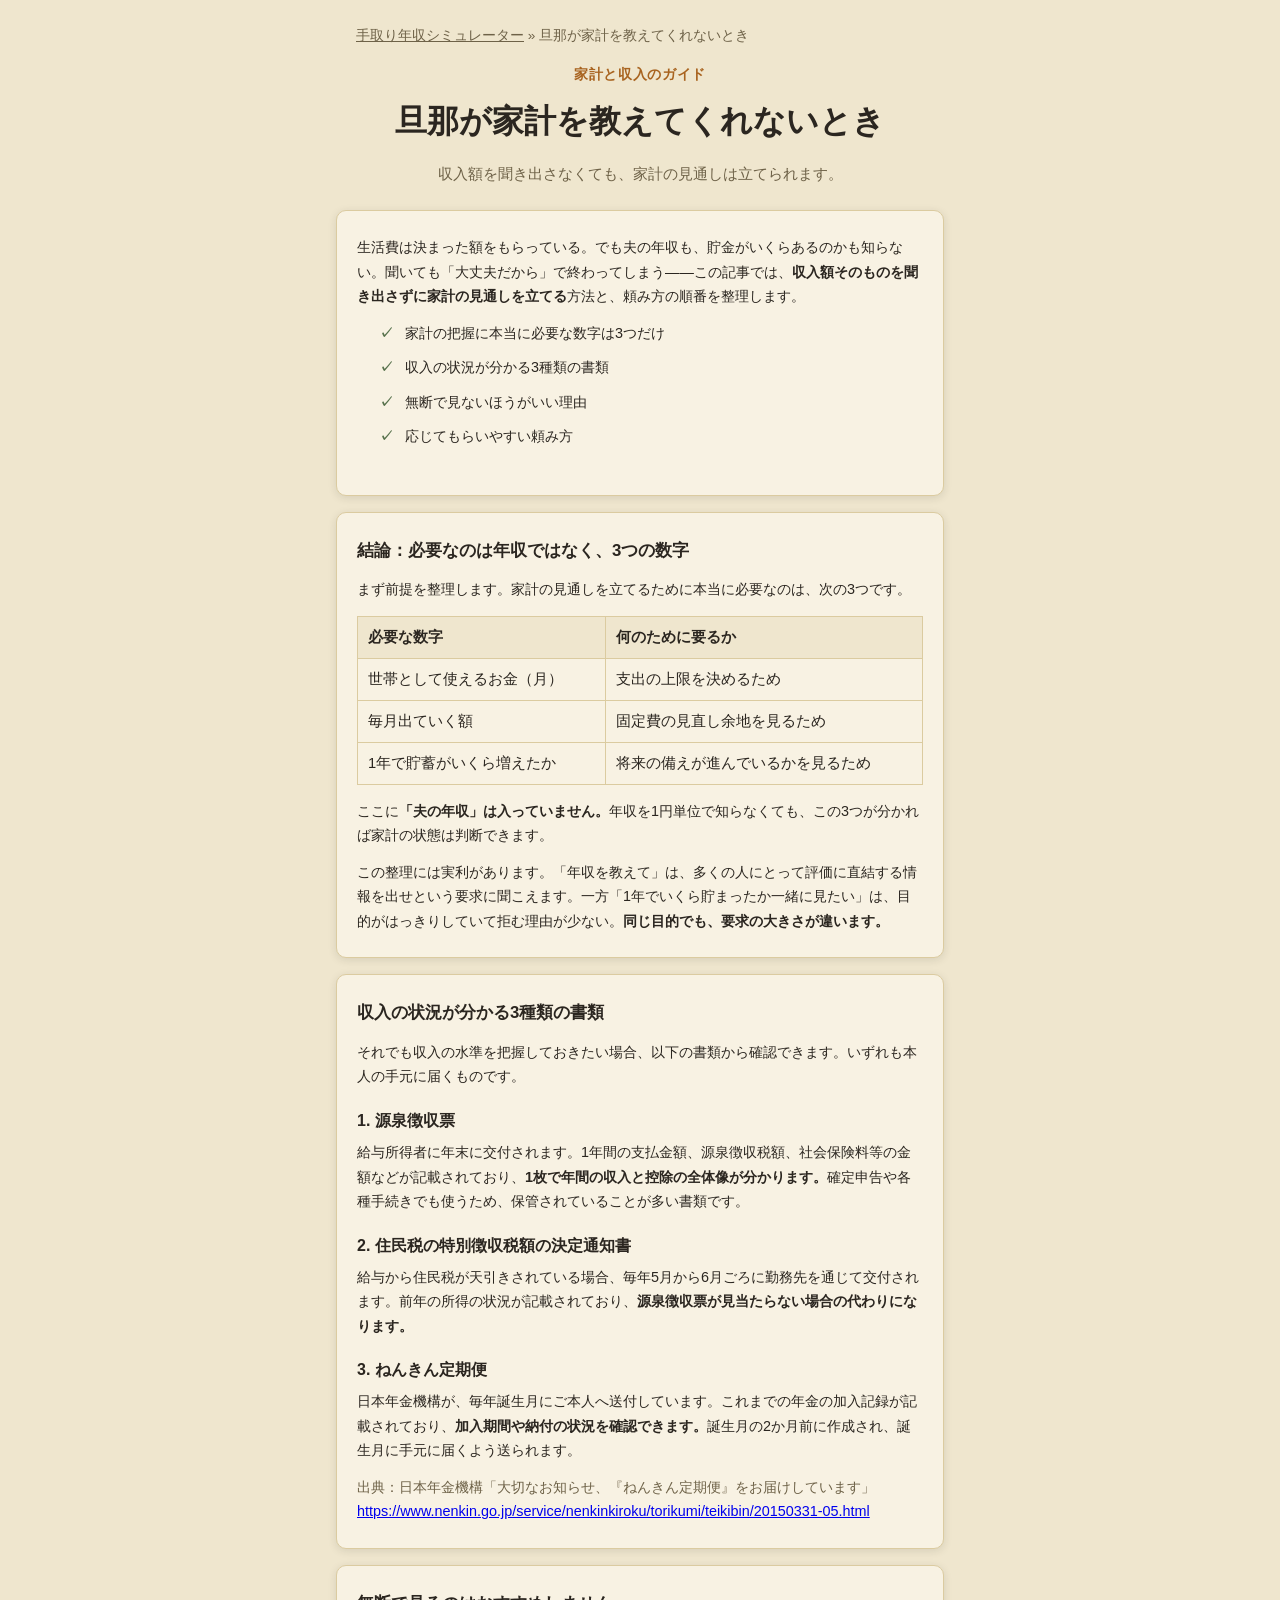
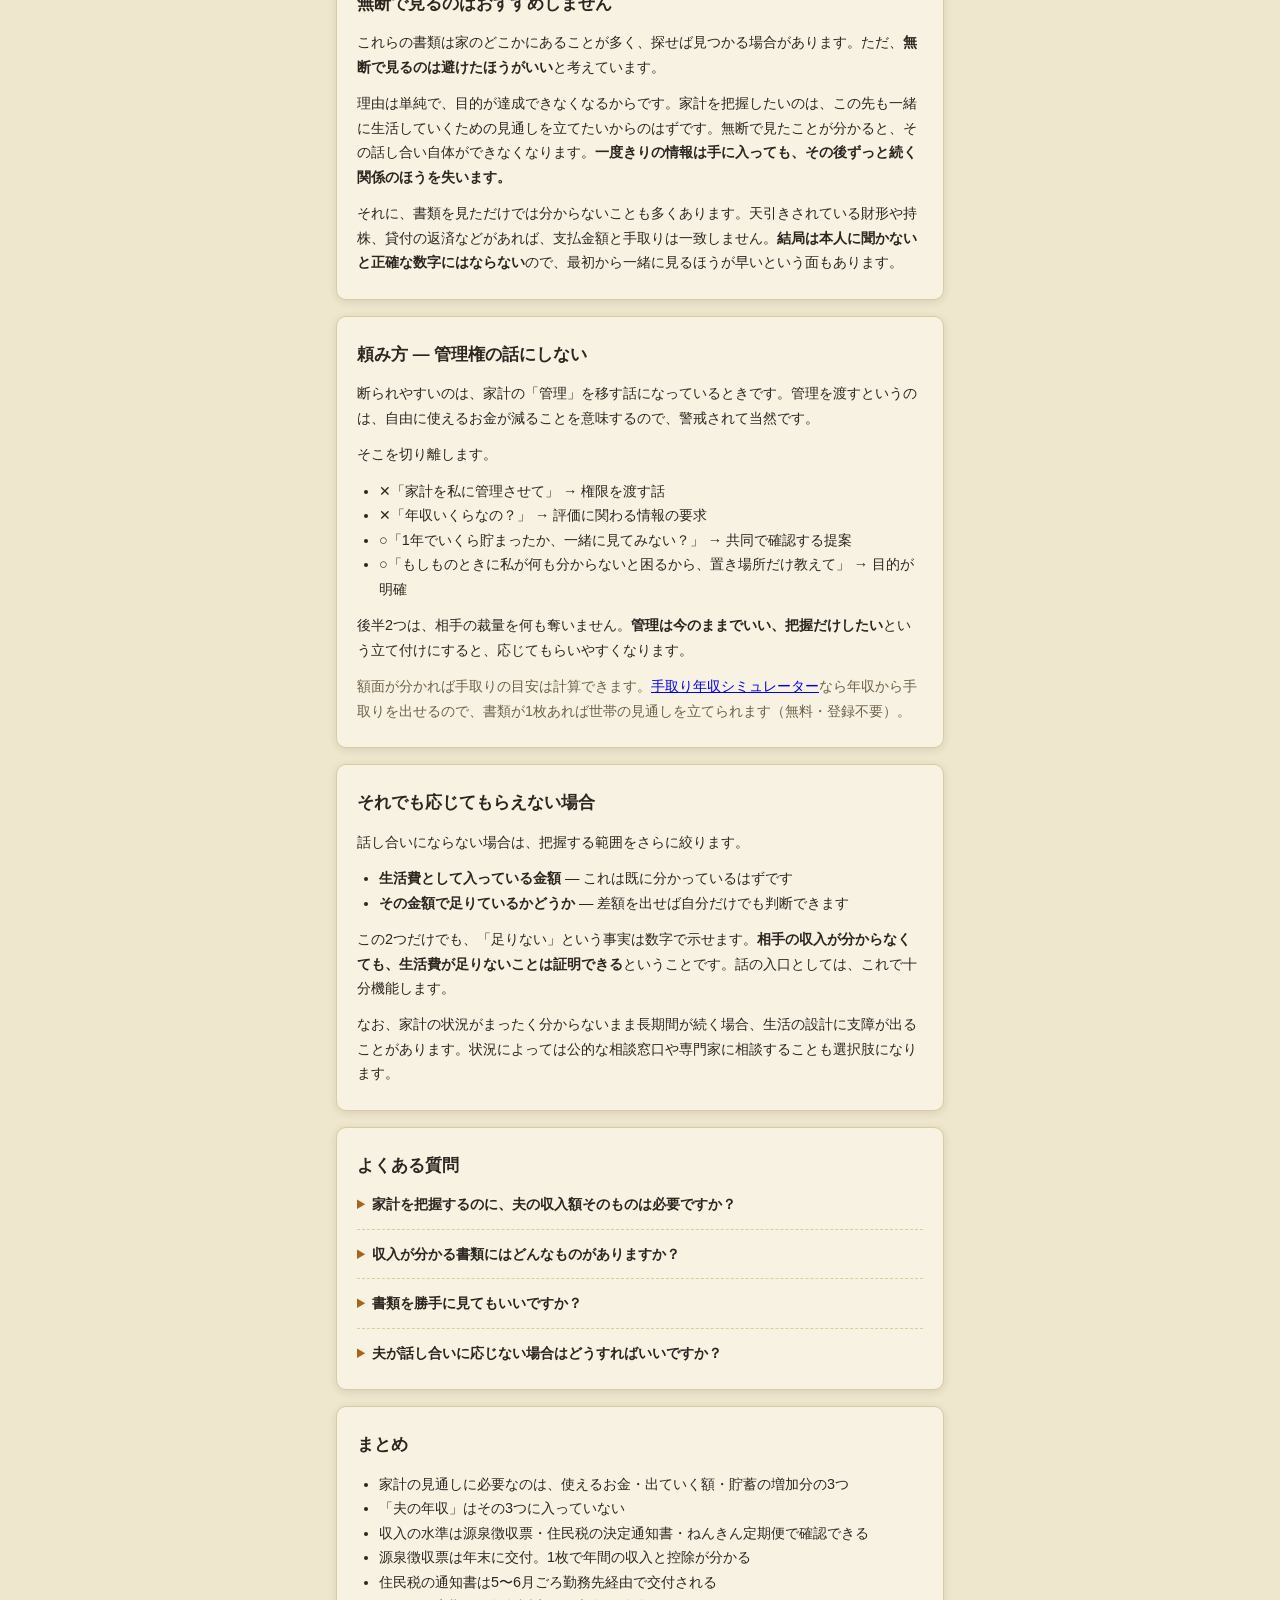
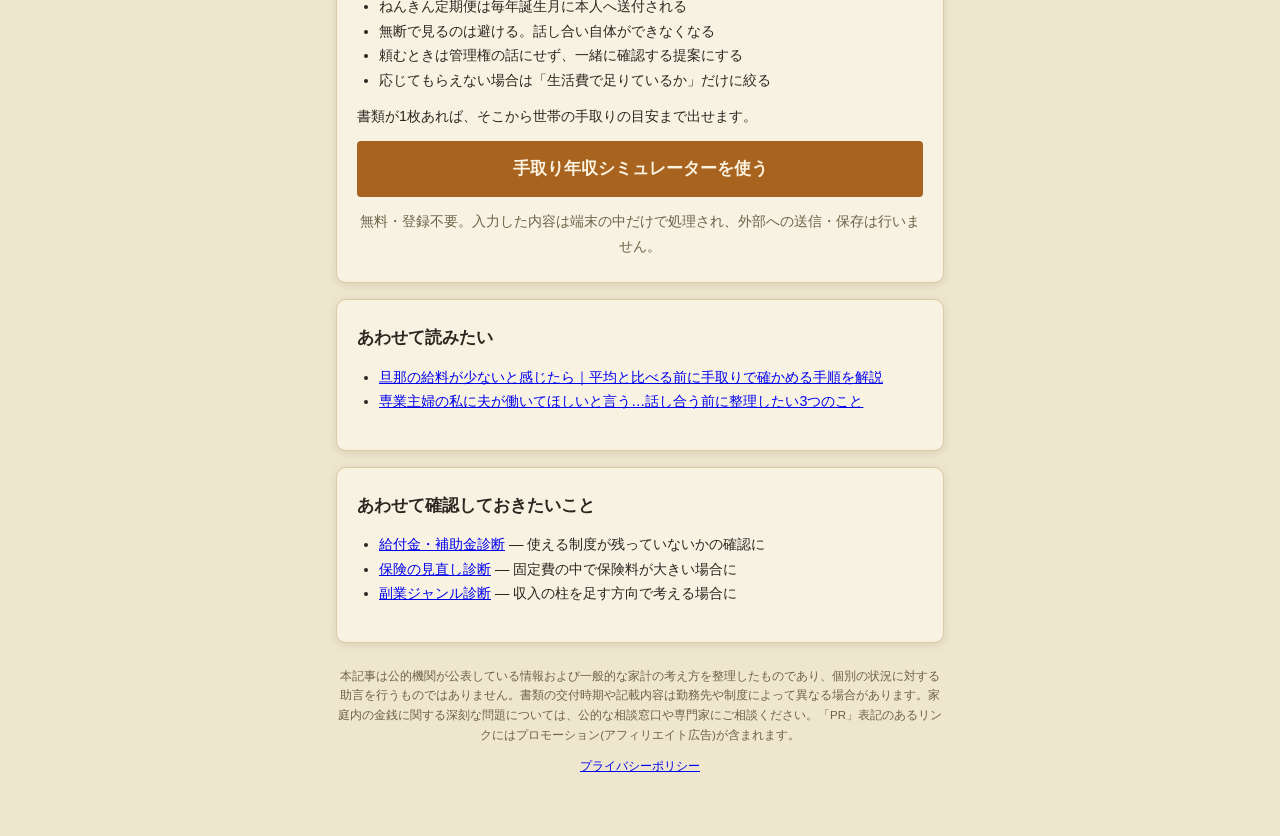
==== guide/danna-kakei-oshiete-kurenai/index.html @ 7a15262c "解説記事を追加 「〇〇してほしい」型の家族視点キーワードで解説記事を新規作成。 公的機関の出典を明記し、本体index.htmlに導線を追加、sitemap.xmlにも登録。  Co-Authored" ====
<!DOCTYPE html>
<html lang="ja">
<head>
<meta charset="UTF-8">
<meta name="viewport" content="width=device-width, initial-scale=1.0">
<title>旦那が家計を教えてくれない場合に、妻の側から確認できる数字をまとめた</title>
<meta name="description" content="旦那が家計や収入を教えてくれないとき、家計を把握するために本当に必要な数字は3つだけです。源泉徴収票・住民税の通知書・ねんきん定期便から何が分かるか、そして頼み方までを整理しました。">
<script async src="https://pagead2.googlesyndication.com/pagead/js/adsbygoogle.js?client=ca-pub-6465548593525933" crossorigin="anonymous"></script>
<link rel="canonical" href="https://hakoniwa-lab.github.io/takehome-calculator/guide/danna-kakei-oshiete-kurenai/">
<link rel="stylesheet" href="../../css/style.css">
<script type="application/ld+json">{"@context":"https://schema.org","@type":"FAQPage","mainEntity":[{"@type":"Question","name":"家計を把握するのに、夫の収入額そのものは必要ですか？","acceptedAnswer":{"@type":"Answer","text":"必ずしも必要ではありません。家計の見通しを立てるために要るのは、世帯として使えるお金、毎月出ていく額、貯蓄がいくら増えているかの3つです。収入額を1円単位で知らなくても、この3つが分かれば家計の状態は判断できます。"}},{"@type":"Question","name":"収入が分かる書類にはどんなものがありますか？","acceptedAnswer":{"@type":"Answer","text":"給与所得者であれば、年末に交付される源泉徴収票に支払金額や源泉徴収税額などが記載されています。また住民税の特別徴収税額の決定通知書からは前年の所得の状況が分かります。日本年金機構が毎年誕生月に送付するねんきん定期便からも、これまでの加入記録を確認できます。"}},{"@type":"Question","name":"書類を勝手に見てもいいですか？","acceptedAnswer":{"@type":"Answer","text":"おすすめしません。無断で見たことが分かると、家計の話そのものができなくなる可能性があります。家計の見通しを立てたいという目的を伝えて、必要な書類を一緒に見る形にするほうが、結果的に早く進みます。"}},{"@type":"Question","name":"夫が話し合いに応じない場合はどうすればいいですか？","acceptedAnswer":{"@type":"Answer","text":"収入額を聞き出すのではなく、生活費として入れる金額と、その金額で足りているかどうかの2点に絞って話すと進みやすくなります。管理の権限を移す話ではなく、見通しを共有する話として持ちかけるのが現実的です。"}}]}</script>
<style>
.guide-nav { max-width: 720px; margin: 0 auto 16px; padding: 0 20px; font-size: 0.85rem; color: var(--color-text-muted); }
.guide-nav a { color: var(--color-text-muted); }
.guide-lead { font-size: 0.95rem; }
.guide-table { width: 100%; border-collapse: collapse; margin: 14px 0; font-size: 0.92rem; }
.guide-table th, .guide-table td { border: 1px solid var(--color-border); padding: 8px 10px; text-align: left; vertical-align: top; }
.guide-table th { background: var(--color-bg); font-weight: 600; }
.guide-note { font-size: 0.85rem; color: var(--color-text-muted); }
.card--article h3 { font-size: 1rem; margin: 18px 0 6px; }
.guide-cta { text-align: center; }
.guide-cta .btn { display: inline-block; text-decoration: none; }
.guide-calc { background: var(--color-bg); border: 1px solid var(--color-border); border-radius: 8px; padding: 12px 14px; margin: 14px 0; font-size: 0.92rem; }
</style>
</head>
<body>
<div class="app">

  <nav class="guide-nav" aria-label="パンくずリスト">
    <a href="../../index.html">手取り年収シミュレーター</a> &raquo;
    <span aria-current="page">旦那が家計を教えてくれないとき</span>
  </nav>

  <header class="app-header">
    <p class="app-header__eyebrow">家計と収入のガイド</p>
    <h1 class="app-header__title">旦那が家計を<br class="sp-only">教えてくれないとき</h1>
    <p class="app-header__lead">収入額を聞き出さなくても、家計の見通しは立てられます。</p>
  </header>

  <main class="main">

    <section class="article">

      <div class="card card--article">
        <p class="guide-lead">生活費は決まった額をもらっている。でも夫の年収も、貯金がいくらあるのかも知らない。聞いても「大丈夫だから」で終わってしまう——この記事では、<strong>収入額そのものを聞き出さずに家計の見通しを立てる</strong>方法と、頼み方の順番を整理します。</p>
        <ul class="intro-points">
          <li>家計の把握に本当に必要な数字は3つだけ</li>
          <li>収入の状況が分かる3種類の書類</li>
          <li>無断で見ないほうがいい理由</li>
          <li>応じてもらいやすい頼み方</li>
        </ul>
      </div>

      <div class="card card--article">
        <h2>結論：必要なのは年収ではなく、3つの数字</h2>
        <p>まず前提を整理します。家計の見通しを立てるために本当に必要なのは、次の3つです。</p>
        <table class="guide-table">
          <thead>
            <tr><th>必要な数字</th><th>何のために要るか</th></tr>
          </thead>
          <tbody>
            <tr><td>世帯として使えるお金（月）</td><td>支出の上限を決めるため</td></tr>
            <tr><td>毎月出ていく額</td><td>固定費の見直し余地を見るため</td></tr>
            <tr><td>1年で貯蓄がいくら増えたか</td><td>将来の備えが進んでいるかを見るため</td></tr>
          </tbody>
        </table>
        <p>ここに<strong>「夫の年収」は入っていません。</strong>年収を1円単位で知らなくても、この3つが分かれば家計の状態は判断できます。</p>
        <p>この整理には実利があります。「年収を教えて」は、多くの人にとって評価に直結する情報を出せという要求に聞こえます。一方「1年でいくら貯まったか一緒に見たい」は、目的がはっきりしていて拒む理由が少ない。<strong>同じ目的でも、要求の大きさが違います。</strong></p>
      </div>

      <div class="card card--article">
        <h2>収入の状況が分かる3種類の書類</h2>
        <p>それでも収入の水準を把握しておきたい場合、以下の書類から確認できます。いずれも本人の手元に届くものです。</p>

        <h3>1. 源泉徴収票</h3>
        <p>給与所得者に年末に交付されます。1年間の支払金額、源泉徴収税額、社会保険料等の金額などが記載されており、<strong>1枚で年間の収入と控除の全体像が分かります。</strong>確定申告や各種手続きでも使うため、保管されていることが多い書類です。</p>

        <h3>2. 住民税の特別徴収税額の決定通知書</h3>
        <p>給与から住民税が天引きされている場合、毎年5月から6月ごろに勤務先を通じて交付されます。前年の所得の状況が記載されており、<strong>源泉徴収票が見当たらない場合の代わりになります。</strong></p>

        <h3>3. ねんきん定期便</h3>
        <p>日本年金機構が、毎年誕生月にご本人へ送付しています。これまでの年金の加入記録が記載されており、<strong>加入期間や納付の状況を確認できます。</strong>誕生月の2か月前に作成され、誕生月に手元に届くよう送られます。</p>
        <p class="guide-note">出典：日本年金機構「大切なお知らせ、『ねんきん定期便』をお届けしています」<a href="https://www.nenkin.go.jp/service/nenkinkiroku/torikumi/teikibin/20150331-05.html" target="_blank" rel="noopener">https://www.nenkin.go.jp/service/nenkinkiroku/torikumi/teikibin/20150331-05.html</a></p>
      </div>

      <div class="card card--article">
        <h2>無断で見るのはおすすめしません</h2>
        <p>これらの書類は家のどこかにあることが多く、探せば見つかる場合があります。ただ、<strong>無断で見るのは避けたほうがいい</strong>と考えています。</p>
        <p>理由は単純で、目的が達成できなくなるからです。家計を把握したいのは、この先も一緒に生活していくための見通しを立てたいからのはずです。無断で見たことが分かると、その話し合い自体ができなくなります。<strong>一度きりの情報は手に入っても、その後ずっと続く関係のほうを失います。</strong></p>
        <p>それに、書類を見ただけでは分からないことも多くあります。天引きされている財形や持株、貸付の返済などがあれば、支払金額と手取りは一致しません。<strong>結局は本人に聞かないと正確な数字にはならない</strong>ので、最初から一緒に見るほうが早いという面もあります。</p>
      </div>

      <div class="card card--article">
        <h2>頼み方 ― 管理権の話にしない</h2>
        <p>断られやすいのは、家計の「管理」を移す話になっているときです。管理を渡すというのは、自由に使えるお金が減ることを意味するので、警戒されて当然です。</p>
        <p>そこを切り離します。</p>
        <ul>
          <li>✕「家計を私に管理させて」 → 権限を渡す話</li>
          <li>✕「年収いくらなの？」 → 評価に関わる情報の要求</li>
          <li>○「1年でいくら貯まったか、一緒に見てみない？」 → 共同で確認する提案</li>
          <li>○「もしものときに私が何も分からないと困るから、置き場所だけ教えて」 → 目的が明確</li>
        </ul>
        <p>後半2つは、相手の裁量を何も奪いません。<strong>管理は今のままでいい、把握だけしたい</strong>という立て付けにすると、応じてもらいやすくなります。</p>
        <p class="guide-note">額面が分かれば手取りの目安は計算できます。<a href="../../index.html">手取り年収シミュレーター</a>なら年収から手取りを出せるので、書類が1枚あれば世帯の見通しを立てられます（無料・登録不要）。</p>
      </div>

      <div class="card card--article">
        <h2>それでも応じてもらえない場合</h2>
        <p>話し合いにならない場合は、把握する範囲をさらに絞ります。</p>
        <ul>
          <li><strong>生活費として入っている金額</strong> — これは既に分かっているはずです</li>
          <li><strong>その金額で足りているかどうか</strong> — 差額を出せば自分だけでも判断できます</li>
        </ul>
        <p>この2つだけでも、「足りない」という事実は数字で示せます。<strong>相手の収入が分からなくても、生活費が足りないことは証明できる</strong>ということです。話の入口としては、これで十分機能します。</p>
        <p>なお、家計の状況がまったく分からないまま長期間が続く場合、生活の設計に支障が出ることがあります。状況によっては公的な相談窓口や専門家に相談することも選択肢になります。</p>
      </div>

      <div class="card card--article">
        <h2>よくある質問</h2>
        <details class="faq-item">
          <summary>家計を把握するのに、夫の収入額そのものは必要ですか？</summary>
          <p>必ずしも必要ではありません。家計の見通しを立てるために要るのは、世帯として使えるお金、毎月出ていく額、貯蓄がいくら増えているかの3つです。収入額を1円単位で知らなくても、この3つが分かれば家計の状態は判断できます。</p>
        </details>
        <details class="faq-item">
          <summary>収入が分かる書類にはどんなものがありますか？</summary>
          <p>給与所得者であれば、年末に交付される源泉徴収票に支払金額や源泉徴収税額などが記載されています。また住民税の特別徴収税額の決定通知書からは前年の所得の状況が分かります。日本年金機構が毎年誕生月に送付するねんきん定期便からも、これまでの加入記録を確認できます。</p>
        </details>
        <details class="faq-item">
          <summary>書類を勝手に見てもいいですか？</summary>
          <p>おすすめしません。無断で見たことが分かると、家計の話そのものができなくなる可能性があります。家計の見通しを立てたいという目的を伝えて、必要な書類を一緒に見る形にするほうが、結果的に早く進みます。</p>
        </details>
        <details class="faq-item">
          <summary>夫が話し合いに応じない場合はどうすればいいですか？</summary>
          <p>収入額を聞き出すのではなく、生活費として入れる金額と、その金額で足りているかどうかの2点に絞って話すと進みやすくなります。管理の権限を移す話ではなく、見通しを共有する話として持ちかけるのが現実的です。</p>
        </details>
      </div>

      <div class="card card--article">
        <h2>まとめ</h2>
        <ul>
          <li>家計の見通しに必要なのは、使えるお金・出ていく額・貯蓄の増加分の3つ</li>
          <li>「夫の年収」はその3つに入っていない</li>
          <li>収入の水準は源泉徴収票・住民税の決定通知書・ねんきん定期便で確認できる</li>
          <li>源泉徴収票は年末に交付。1枚で年間の収入と控除が分かる</li>
          <li>住民税の通知書は5〜6月ごろ勤務先経由で交付される</li>
          <li>ねんきん定期便は毎年誕生月に本人へ送付される</li>
          <li>無断で見るのは避ける。話し合い自体ができなくなる</li>
          <li>頼むときは管理権の話にせず、一緒に確認する提案にする</li>
          <li>応じてもらえない場合は「生活費で足りているか」だけに絞る</li>
        </ul>
        <p>書類が1枚あれば、そこから世帯の手取りの目安まで出せます。</p>
        <p class="guide-cta"><a class="btn btn--primary btn--large" href="../../index.html">手取り年収シミュレーターを使う</a></p>
        <p class="guide-note" style="text-align:center;">無料・登録不要。入力した内容は端末の中だけで処理され、外部への送信・保存は行いません。</p>
      </div>

      <div class="card card--article">
        <h2>あわせて読みたい</h2>
        <ul>
          <li><a href="../danna-kyuryo-sukunai/">旦那の給料が少ないと感じたら｜平均と比べる前に手取りで確かめる手順を解説</a></li>
          <li><a href="../../../sidejob-checker/guide/sengyoshufu-hataraite-hoshii/">専業主婦の私に夫が働いてほしいと言う…話し合う前に整理したい3つのこと</a></li>
        </ul>
      </div>

      <div class="card card--article">
        <h2>あわせて確認しておきたいこと</h2>
        <ul>
          <li><a href="../../../subsidy-checker/">給付金・補助金診断</a> — 使える制度が残っていないかの確認に</li>
          <li><a href="../../../insurance-checker/">保険の見直し診断</a> — 固定費の中で保険料が大きい場合に</li>
          <li><a href="../../../sidejob-checker/">副業ジャンル診断</a> — 収入の柱を足す方向で考える場合に</li>
        </ul>
      </div>

    </section>

  </main>

  <footer class="app-footer">
    <p>本記事は公的機関が公表している情報および一般的な家計の考え方を整理したものであり、個別の状況に対する助言を行うものではありません。書類の交付時期や記載内容は勤務先や制度によって異なる場合があります。家庭内の金銭に関する深刻な問題については、公的な相談窓口や専門家にご相談ください。「PR」表記のあるリンクにはプロモーション(アフィリエイト広告)が含まれます。</p>
    <p><a href="../../../privacy.html">プライバシーポリシー</a></p>
  </footer>

</div>
</body>
</html>
---- css/style.css ----
:root {
  --color-bg: #efe6ce;
  --color-surface: #f8f2e3;
  --color-border: #dbcba0;
  --color-text: #2b2620;
  --color-text-muted: #6e6248;
  --color-primary: #a8631f;
  --color-primary-hover: #8b5119;
  --color-primary-contrast: #fbf3e2;
  --color-accent: #55704a;
  --color-badge-bg: #e4d6ae;
  --color-badge-text: #6e4a1e;
  --color-warn-bg: #efd3c0;
  --color-warn-text: #8a4322;
  --radius-sm: 4px;
  --radius-md: 6px;
  --radius-lg: 10px;
  --shadow-card: 0 2px 8px rgba(43, 38, 32, 0.12);
  --max-width: 640px;
}

@media (prefers-color-scheme: dark) {
  :root {
    --color-bg: #211f1a;
    --color-surface: #2c2a22;
    --color-border: #423e30;
    --color-text: #f1e9d8;
    --color-text-muted: #b3a585;
    --color-primary: #e3a23b;
    --color-primary-hover: #edb259;
    --color-primary-contrast: #241c0d;
    --color-accent: #8fae7d;
    --color-badge-bg: #3a3626;
    --color-badge-text: #e3a23b;
    --color-warn-bg: #3d2a1d;
    --color-warn-text: #e0a876;
    --shadow-card: 0 2px 14px rgba(0, 0, 0, 0.5);
  }
}

* { box-sizing: border-box; }

[hidden] { display: none !important; }

html, body {
  margin: 0;
  padding: 0;
  background: var(--color-bg);
  color: var(--color-text);
  font-family: "Hiragino Sans", "Hiragino Kaku Gothic ProN", Meiryo, "Yu Gothic", sans-serif;
  line-height: 1.7;
  -webkit-text-size-adjust: 100%;
}

.app {
  max-width: var(--max-width);
  margin: 0 auto;
  padding: 24px 16px 48px;
}

.app-header {
  text-align: center;
  margin-bottom: 24px;
}

.app-header__eyebrow {
  color: var(--color-primary);
  font-weight: 700;
  font-size: 0.85rem;
  letter-spacing: 0.05em;
  margin: 0 0 8px;
}

.app-header__title {
  font-size: 1.6rem;
  font-weight: 800;
  margin: 0 0 12px;
}

.app-header__lead {
  color: var(--color-text-muted);
  font-size: 0.95rem;
  margin: 0;
}

.main { display: block; }

.card {
  background: var(--color-surface);
  border: 1px solid var(--color-border);
  border-radius: var(--radius-lg);
  box-shadow: var(--shadow-card);
  padding: 24px 20px;
  margin-bottom: 16px;
}

.card--intro { text-align: center; }

.intro-points {
  list-style: none;
  padding: 0;
  margin: 0 0 20px;
  text-align: left;
  display: inline-block;
}

.intro-points li {
  position: relative;
  padding-left: 26px;
  margin-bottom: 10px;
  color: var(--color-text);
}

.intro-points li::before {
  content: "✓";
  position: absolute;
  left: 0;
  color: var(--color-accent);
  font-weight: 700;
}

.intro-disclaimer {
  font-size: 0.78rem;
  color: var(--color-text-muted);
  margin: 16px 0 0;
}

.btn {
  display: inline-block;
  border: none;
  border-radius: var(--radius-sm);
  font-size: 0.95rem;
  font-weight: 700;
  padding: 12px 20px;
  cursor: pointer;
  text-align: center;
  transition: background-color 0.15s ease, opacity 0.15s ease;
}

.btn--primary {
  background: var(--color-primary);
  color: var(--color-primary-contrast);
}
.btn--primary:hover { background: var(--color-primary-hover); }
.btn--primary:disabled { opacity: 0.5; cursor: not-allowed; }

.btn--ghost {
  background: transparent;
  color: var(--color-text-muted);
  border: 1px solid var(--color-border);
}
.btn--ghost:hover { color: var(--color-text); border-color: var(--color-text-muted); }

.btn--large { width: 100%; padding: 14px 20px; font-size: 1.05rem; }
.btn--skip { margin-left: auto; }

.progress {
  height: 6px;
  background: var(--color-border);
  border-radius: 999px;
  overflow: hidden;
  margin-bottom: 8px;
}

.progress__bar {
  height: 100%;
  width: 0%;
  background: var(--color-primary);
  transition: width 0.25s ease;
}

.progress__label {
  font-size: 0.78rem;
  color: var(--color-text-muted);
  margin: 0 0 16px;
  text-align: right;
}

.card--quiz { min-height: 220px; }

.quiz-question {
  font-size: 1.1rem;
  font-weight: 700;
  margin: 0 0 6px;
}

.quiz-question__note {
  font-size: 0.82rem;
  color: var(--color-text-muted);
  margin: 0 0 18px;
}

.quiz-options {
  display: grid;
  gap: 10px;
}

.quiz-option {
  display: block;
  width: 100%;
  text-align: left;
  padding: 14px 16px;
  background: var(--color-bg);
  border: 1.5px solid var(--color-border);
  border-radius: var(--radius-sm);
  color: var(--color-text);
  font-size: 0.95rem;
  cursor: pointer;
  transition: border-color 0.15s ease, background-color 0.15s ease;
}

.quiz-option:hover {
  border-color: var(--color-primary);
}

.quiz-option.is-selected {
  border-color: var(--color-primary);
  background: var(--color-badge-bg);
  font-weight: 700;
}

.quiz-select {
  width: 100%;
  padding: 12px 14px;
  border: 1.5px solid var(--color-border);
  border-radius: var(--radius-sm);
  background: var(--color-bg);
  color: var(--color-text);
  font-size: 0.95rem;
}

.quiz-nav {
  display: flex;
  align-items: center;
  gap: 10px;
}

.result-summary {
  text-align: center;
  margin-bottom: 20px;
}

.result-summary__count {
  font-size: 1.3rem;
  font-weight: 800;
  margin: 0 0 4px;
}

.result-summary__note {
  font-size: 0.82rem;
  color: var(--color-text-muted);
  margin: 0;
}

.result-list {
  display: grid;
  gap: 14px;
  margin-bottom: 20px;
}

.result-card {
  background: var(--color-surface);
  border: 1px solid var(--color-border);
  border-radius: var(--radius-md);
  box-shadow: var(--shadow-card);
  padding: 18px 18px 16px;
}

.result-card__badges {
  display: flex;
  flex-wrap: wrap;
  gap: 6px;
  margin-bottom: 10px;
}

.badge {
  display: inline-block;
  font-size: 0.72rem;
  font-weight: 700;
  padding: 3px 10px;
  border-radius: 999px;
  background: var(--color-badge-bg);
  color: var(--color-badge-text);
}

.badge--accent {
  background: var(--color-primary);
  color: var(--color-primary-contrast);
}

.badge--warn {
  background: var(--color-warn-bg);
  color: var(--color-warn-text);
}

.result-card__name {
  font-size: 1.05rem;
  font-weight: 800;
  margin: 0 0 6px;
}

.result-card__benefit {
  color: var(--color-accent);
  font-weight: 700;
  margin: 0 0 4px;
}

.result-card__org {
  font-size: 0.8rem;
  color: var(--color-text-muted);
  margin: 0 0 12px;
}

.result-card__summary {
  font-size: 0.88rem;
  margin: 0 0 10px;
}

.result-card__conditions {
  font-size: 0.82rem;
  color: var(--color-text-muted);
  margin: 0 0 14px;
}

.result-card__actions {
  display: flex;
  flex-wrap: wrap;
  gap: 8px;
}

.result-card__link {
  display: inline-block;
  font-size: 0.85rem;
  font-weight: 700;
  color: var(--color-primary);
  text-decoration: none;
  padding: 8px 14px;
  border: 1.5px solid var(--color-primary);
  border-radius: var(--radius-sm);
}

.result-card__link:hover { background: var(--color-badge-bg); }

.result-card__link--offer {
  color: var(--color-accent);
  border-color: var(--color-accent);
  display: inline-flex;
  align-items: center;
  gap: 6px;
}

.badge--pr {
  background: var(--color-accent);
  color: var(--color-primary-contrast);
  font-size: 0.62rem;
  padding: 2px 6px;
}

.result-empty {
  text-align: center;
  color: var(--color-text-muted);
  padding: 24px 12px;
}

.ad-slot {
  min-height: 90px;
  border: 1px dashed var(--color-border);
  border-radius: var(--radius-sm);
  display: flex;
  align-items: center;
  justify-content: center;
  color: var(--color-text-muted);
  font-size: 0.75rem;
  margin-bottom: 20px;
}

.card--lead { text-align: center; }
.card__title { font-size: 1rem; margin: 0 0 8px; }

.lead-form {
  display: flex;
  gap: 8px;
  margin-top: 14px;
}

.lead-form__input {
  flex: 1;
  padding: 10px 12px;
  border: 1.5px solid var(--color-border);
  border-radius: var(--radius-sm);
  background: var(--color-bg);
  color: var(--color-text);
}

.app-footer {
  margin-top: 24px;
  text-align: center;
  font-size: 0.72rem;
  color: var(--color-text-muted);
}

.sp-only { display: inline; }

@media (min-width: 640px) {
  .app-header__title { font-size: 2rem; }
  .sp-only { display: none; }
}

.result-card__platforms {
  font-size: 0.8rem;
  color: var(--color-text-muted);
  margin: 0 0 14px;
}

.cross-link-banner {
  display: block;
  margin-top: 12px;
  padding: 10px 14px;
  background: var(--color-badge-bg);
  border-radius: var(--radius-sm);
  font-size: 0.82rem;
  color: var(--color-badge-text);
  text-decoration: none;
  font-weight: 700;
}

.cross-link-banner:hover { opacity: 0.85; }

.result-cross-links {
  display: grid;
  gap: 8px;
  margin-top: 16px;
}

.result-cross-links .cross-link-banner {
  margin-top: 0;
}

.form-field {
  text-align: left;
  margin-bottom: 16px;
}

.form-field label {
  display: block;
  font-size: 0.88rem;
  font-weight: 700;
  margin-bottom: 6px;
}

.form-field--checkbox label {
  display: flex;
  align-items: center;
  gap: 8px;
  font-weight: 400;
  font-size: 0.9rem;
}

.form-field--checkbox input[type="checkbox"] {
  width: 18px;
  height: 18px;
}

.result-headline {
  text-align: center;
  padding: 8px 0 20px;
  border-bottom: 1px dashed var(--color-border);
  margin-bottom: 16px;
}

.result-headline__label {
  font-size: 0.85rem;
  color: var(--color-text-muted);
  margin: 0 0 4px;
}

.result-headline__value {
  font-size: 2.2rem;
  font-weight: 800;
  color: var(--color-primary);
  margin: 0 0 4px;
}

.result-headline__sub {
  font-size: 0.85rem;
  color: var(--color-text-muted);
  margin: 0;
}

.result-breakdown {
  display: grid;
  gap: 8px;
  text-align: left;
}

.result-row {
  display: flex;
  justify-content: space-between;
  font-size: 0.9rem;
  padding: 8px 0;
  border-bottom: 1px solid var(--color-border);
}

.result-row span:first-child {
  color: var(--color-text-muted);
}

.result-row span:last-child {
  font-weight: 700;
}

/* --- 解説記事セクション --- */

.card--article h2 {
  font-size: 1.05rem;
  margin: 0 0 12px;
}
.card--article p {
  font-size: 0.9rem;
  margin: 0 0 12px;
}
.card--article p:last-child { margin-bottom: 0; }
.card--article ul {
  font-size: 0.9rem;
  margin: 0 0 12px;
  padding-left: 22px;
}

.faq-item {
  border-bottom: 1px dashed var(--color-border);
  padding: 12px 0;
}
.faq-item:first-of-type { padding-top: 0; }
.faq-item:last-child { border-bottom: none; padding-bottom: 0; }
.faq-item summary {
  cursor: pointer;
  font-weight: 700;
  font-size: 0.9rem;
  list-style: revert;
}
.faq-item summary::marker { color: var(--color-primary); }
.faq-item p {
  margin: 8px 0 0;
  font-size: 0.85rem;
  color: var(--color-text-muted);
}
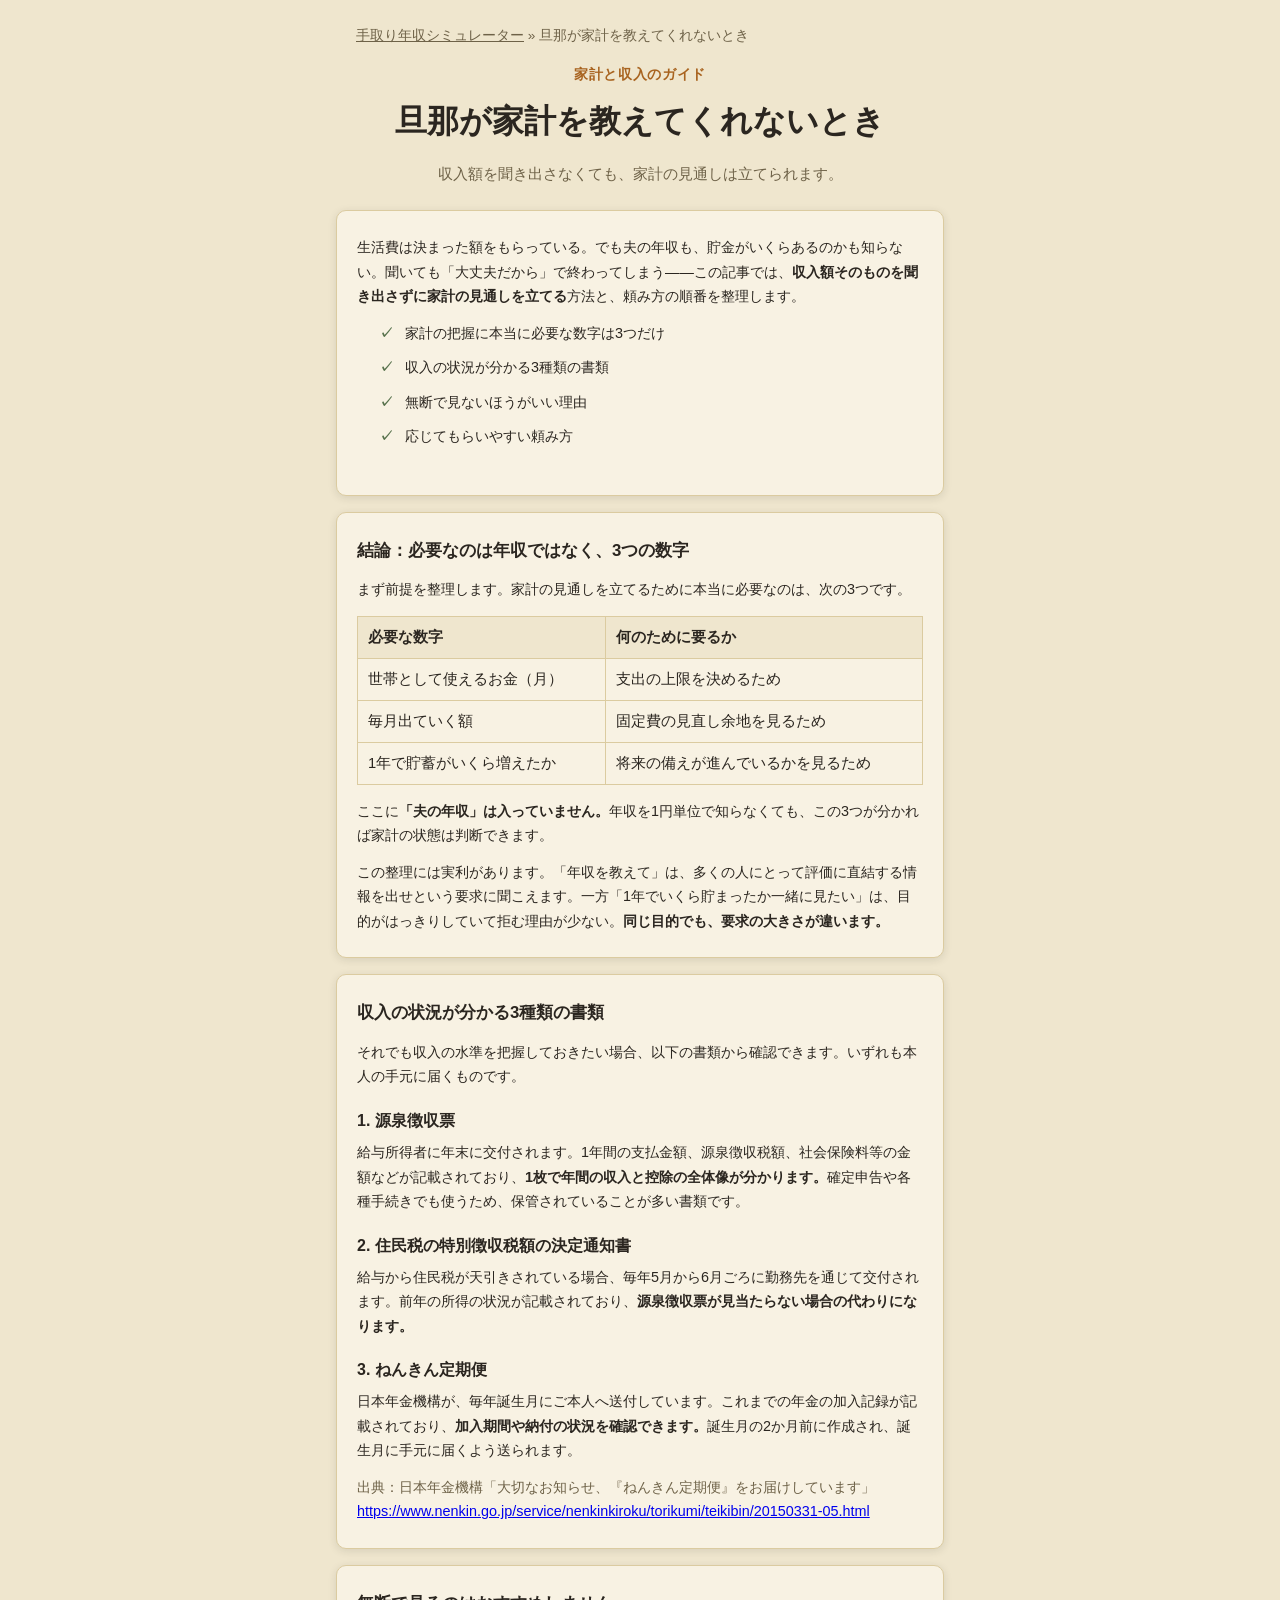
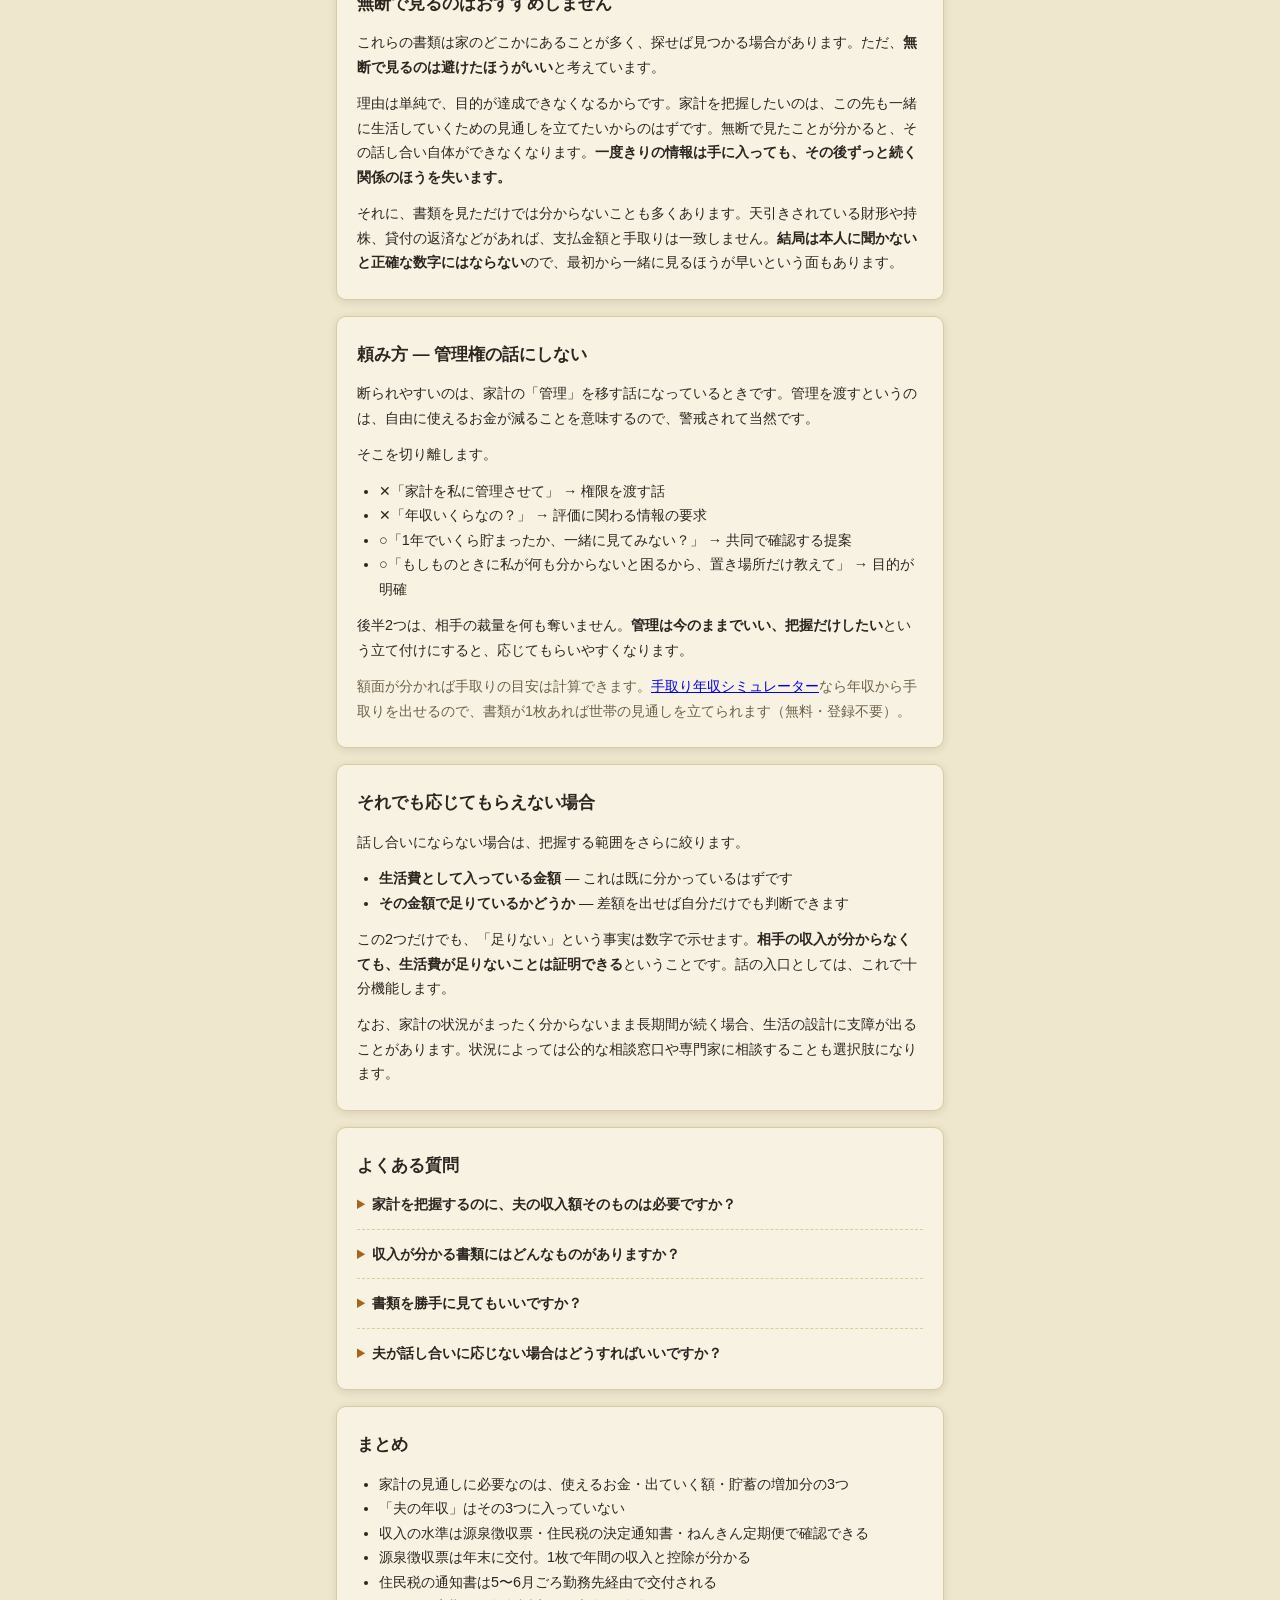
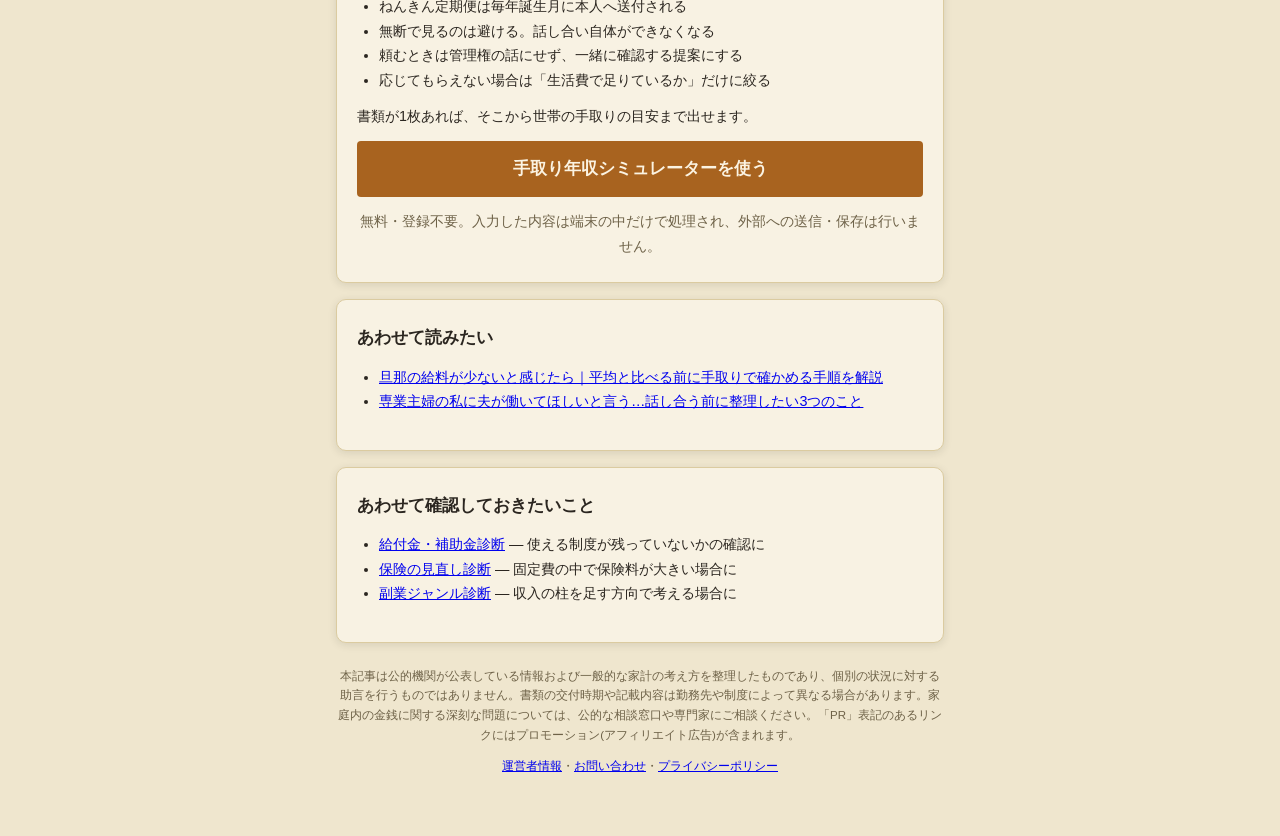
==== commit 29fbc2be: "フッターに運営者情報・お問い合わせへのリンクを追加 Co-Authored-By: Claude Opus 5 <noreply@anthropic.com>" ====
--- a/guide/danna-kakei-oshiete-kurenai/index.html
+++ b/guide/danna-kakei-oshiete-kurenai/index.html
@@ -6,7 +6,7 @@
 <title>旦那が家計を教えてくれない場合に、妻の側から確認できる数字をまとめた</title>
 <meta name="description" content="旦那が家計や収入を教えてくれないとき、家計を把握するために本当に必要な数字は3つだけです。源泉徴収票・住民税の通知書・ねんきん定期便から何が分かるか、そして頼み方までを整理しました。">
 <script async src="https://pagead2.googlesyndication.com/pagead/js/adsbygoogle.js?client=ca-pub-6465548593525933" crossorigin="anonymous"></script>
-<link rel="canonical" href="https://hakoniwa-lab.github.io/takehome-calculator/guide/danna-kakei-oshiete-kurenai/">
+<link rel="canonical" href="https://hakoniwalab.com/takehome-calculator/guide/danna-kakei-oshiete-kurenai/">
 <link rel="stylesheet" href="../../css/style.css">
 <script type="application/ld+json">{"@context":"https://schema.org","@type":"FAQPage","mainEntity":[{"@type":"Question","name":"家計を把握するのに、夫の収入額そのものは必要ですか？","acceptedAnswer":{"@type":"Answer","text":"必ずしも必要ではありません。家計の見通しを立てるために要るのは、世帯として使えるお金、毎月出ていく額、貯蓄がいくら増えているかの3つです。収入額を1円単位で知らなくても、この3つが分かれば家計の状態は判断できます。"}},{"@type":"Question","name":"収入が分かる書類にはどんなものがありますか？","acceptedAnswer":{"@type":"Answer","text":"給与所得者であれば、年末に交付される源泉徴収票に支払金額や源泉徴収税額などが記載されています。また住民税の特別徴収税額の決定通知書からは前年の所得の状況が分かります。日本年金機構が毎年誕生月に送付するねんきん定期便からも、これまでの加入記録を確認できます。"}},{"@type":"Question","name":"書類を勝手に見てもいいですか？","acceptedAnswer":{"@type":"Answer","text":"おすすめしません。無断で見たことが分かると、家計の話そのものができなくなる可能性があります。家計の見通しを立てたいという目的を伝えて、必要な書類を一緒に見る形にするほうが、結果的に早く進みます。"}},{"@type":"Question","name":"夫が話し合いに応じない場合はどうすればいいですか？","acceptedAnswer":{"@type":"Answer","text":"収入額を聞き出すのではなく、生活費として入れる金額と、その金額で足りているかどうかの2点に絞って話すと進みやすくなります。管理の権限を移す話ではなく、見通しを共有する話として持ちかけるのが現実的です。"}}]}</script>
 <style>
@@ -176,7 +176,7 @@
 
   <footer class="app-footer">
     <p>本記事は公的機関が公表している情報および一般的な家計の考え方を整理したものであり、個別の状況に対する助言を行うものではありません。書類の交付時期や記載内容は勤務先や制度によって異なる場合があります。家庭内の金銭に関する深刻な問題については、公的な相談窓口や専門家にご相談ください。「PR」表記のあるリンクにはプロモーション(アフィリエイト広告)が含まれます。</p>
-    <p><a href="../../../privacy.html">プライバシーポリシー</a></p>
+    <p><a href="../../../about.html">運営者情報</a>・<a href="../../../contact.html">お問い合わせ</a>・<a href="../../../privacy.html">プライバシーポリシー</a></p>
   </footer>
 
 </div>
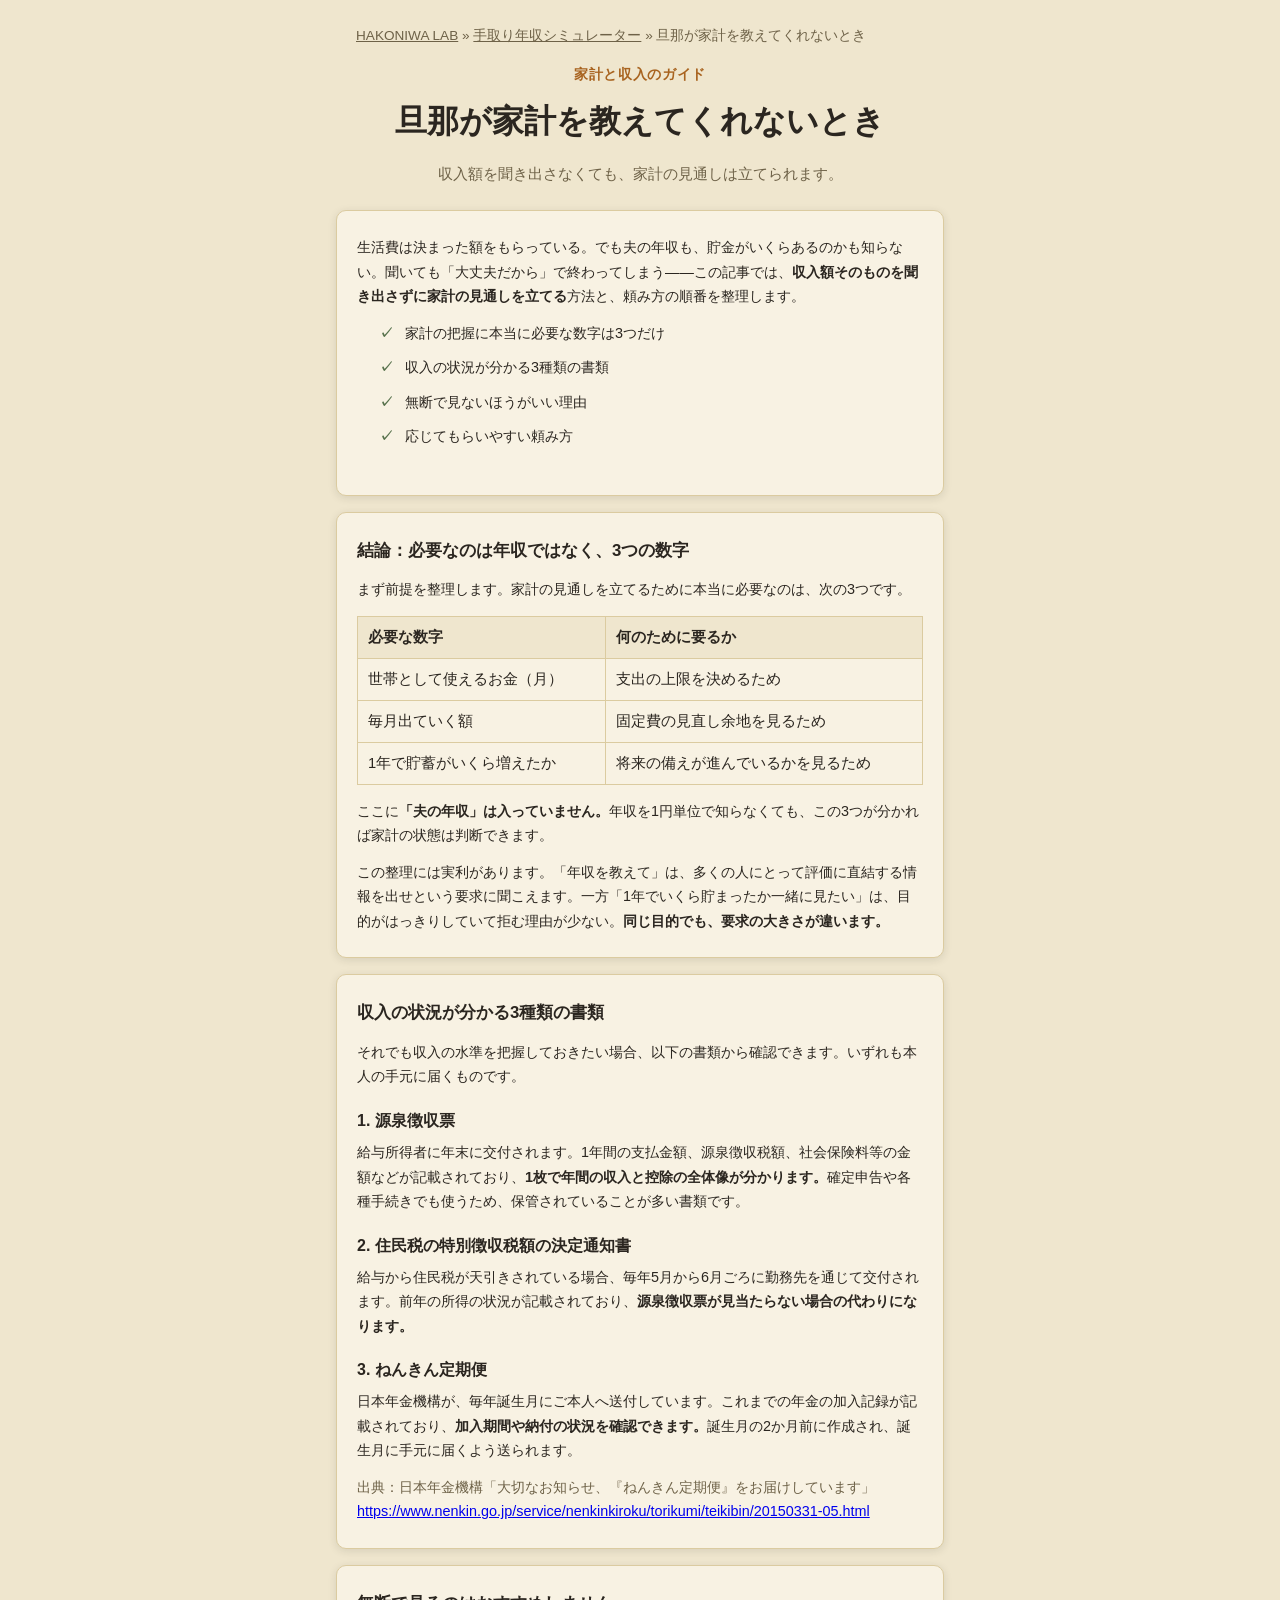
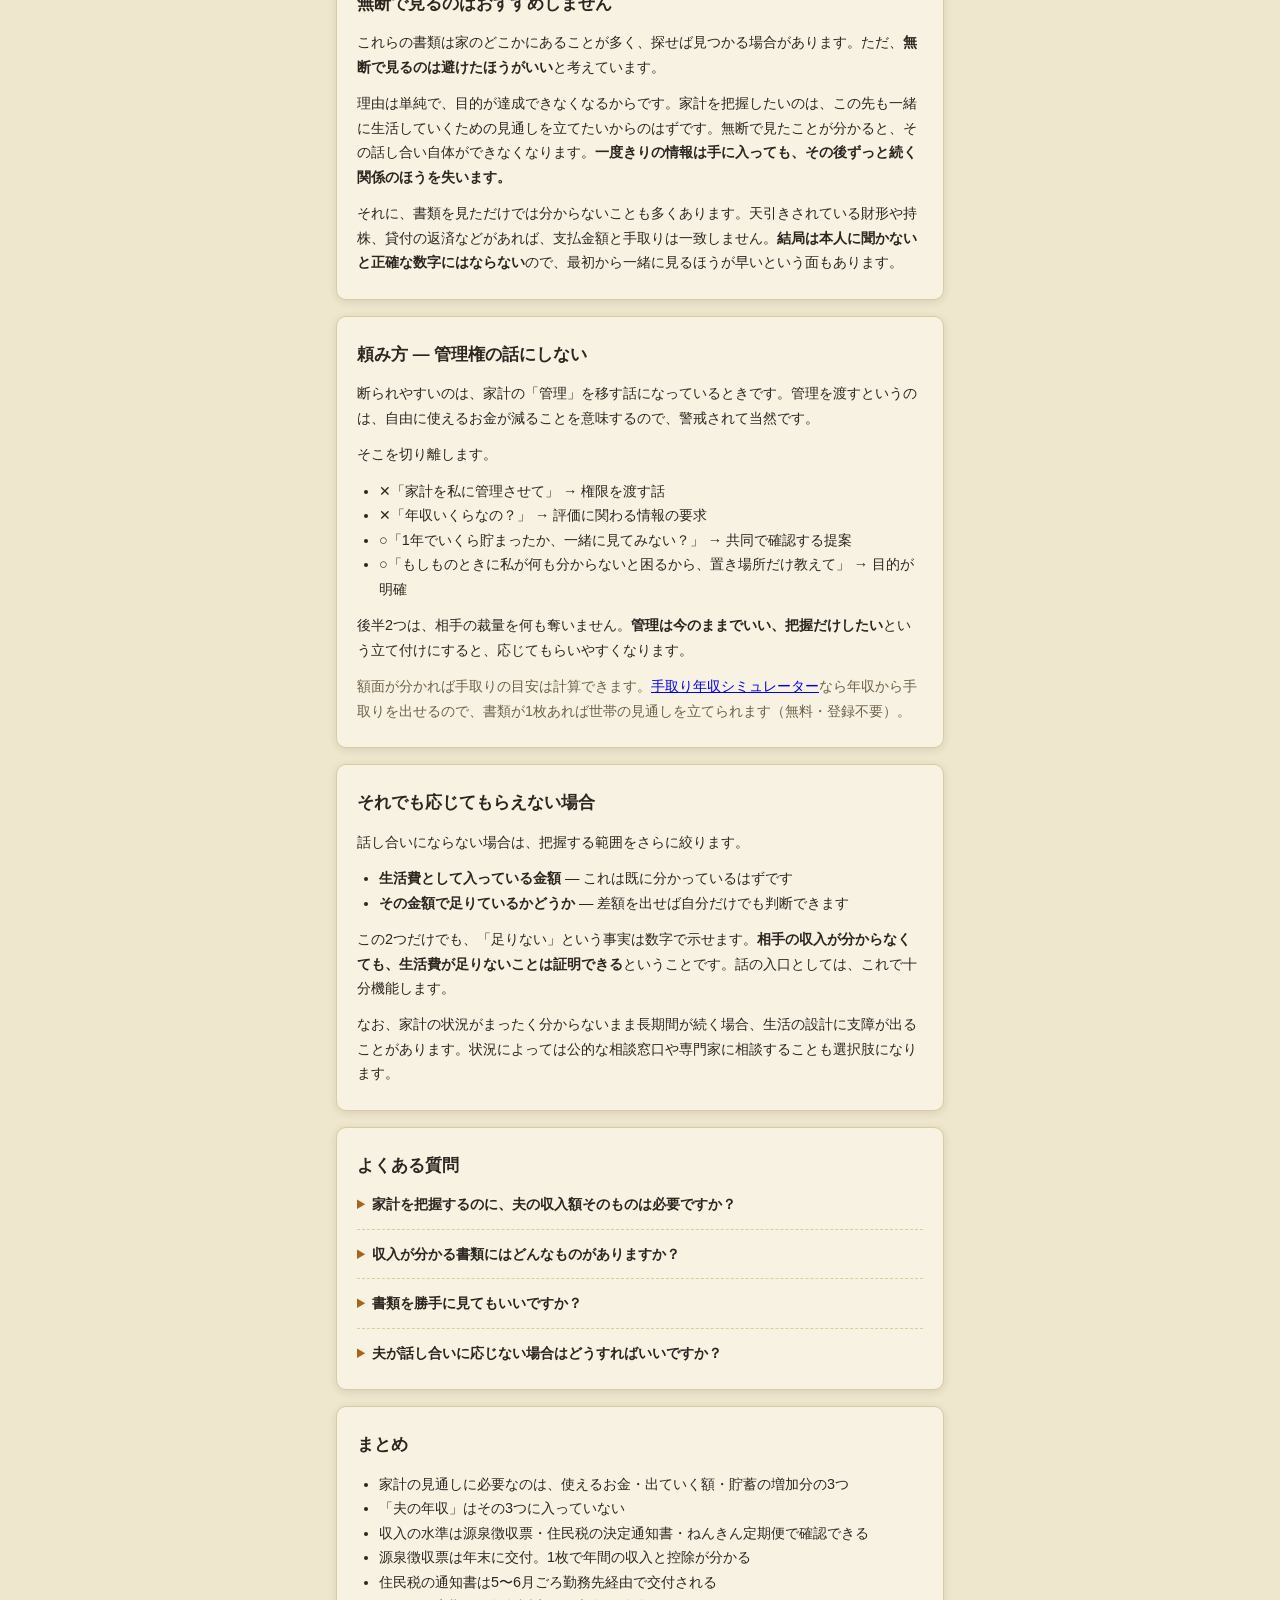
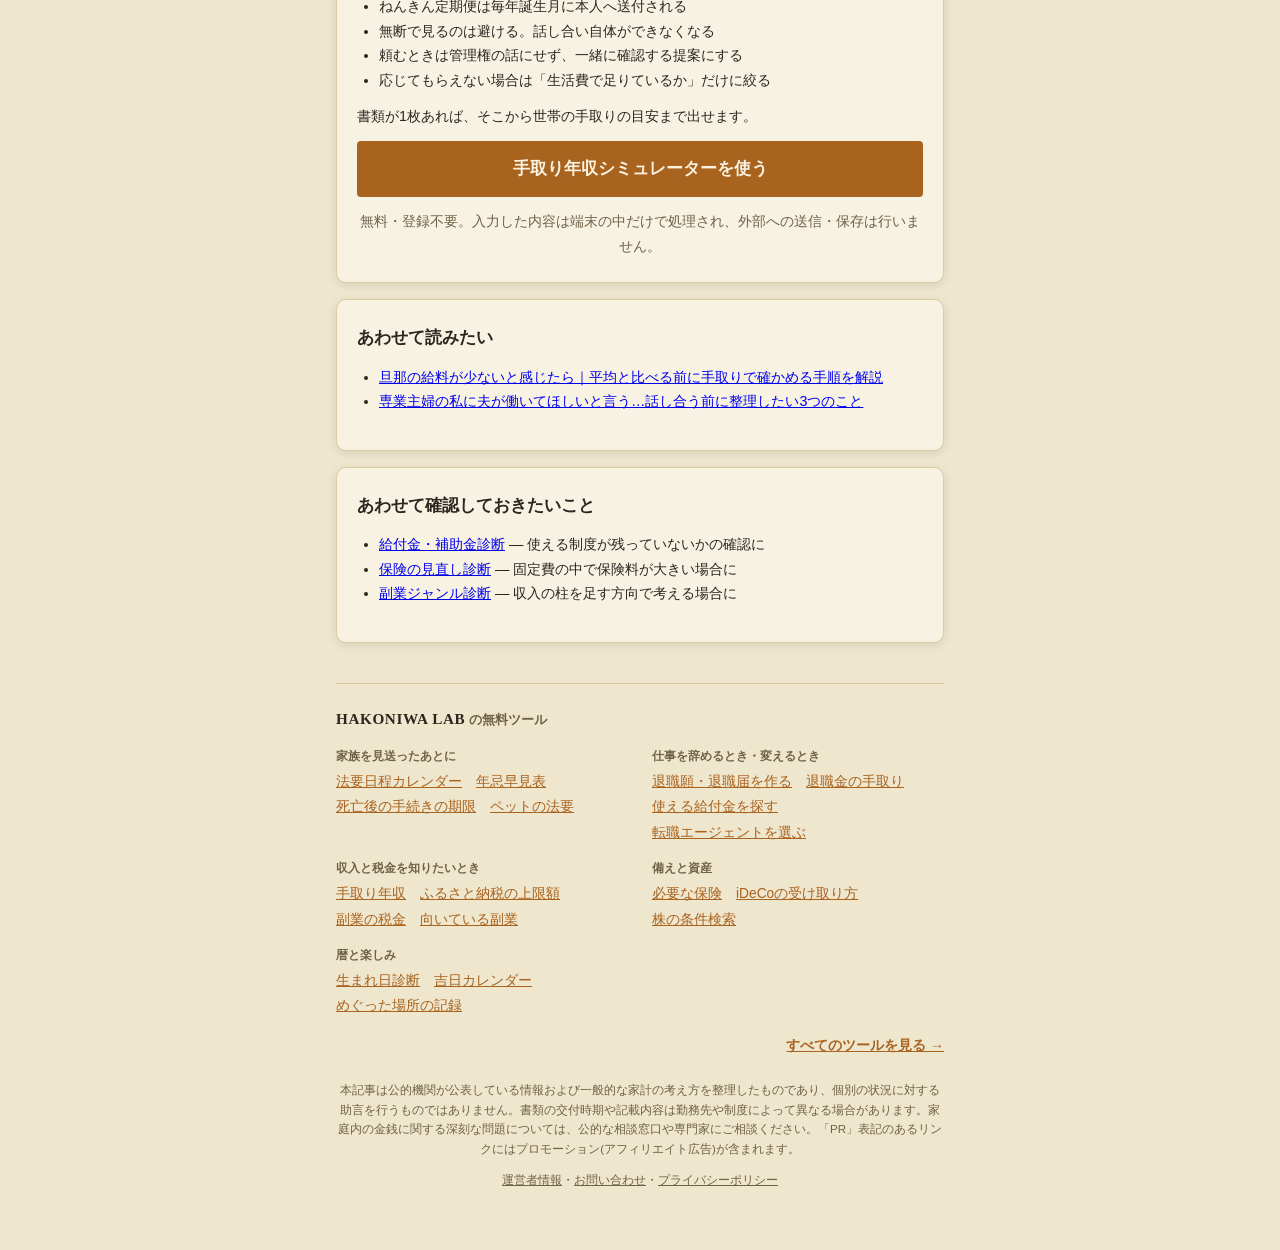
==== commit e46335c5: "全ページにHAKONIWA LABのツール一覧とパンくずの入口を追加 286ページ中、サイトのトップへ戻れるのが9ページだけで、 記事から入った人がほかのツールに気づけなかったため。 - 本文の下(フ" ====
--- a/guide/danna-kakei-oshiete-kurenai/index.html
+++ b/guide/danna-kakei-oshiete-kurenai/index.html
@@ -3,6 +3,14 @@
 <head>
 <meta charset="UTF-8">
 <meta name="viewport" content="width=device-width, initial-scale=1.0">
+<!-- Google tag (gtag.js) -->
+<script async src="https://www.googletagmanager.com/gtag/js?id=G-WTBHV5QYG3"></script>
+<script>
+  window.dataLayer = window.dataLayer || [];
+  function gtag(){dataLayer.push(arguments);}
+  gtag('js', new Date());
+  gtag('config', 'G-WTBHV5QYG3');
+</script>
 <title>旦那が家計を教えてくれない場合に、妻の側から確認できる数字をまとめた</title>
 <meta name="description" content="旦那が家計や収入を教えてくれないとき、家計を把握するために本当に必要な数字は3つだけです。源泉徴収票・住民税の通知書・ねんきん定期便から何が分かるか、そして頼み方までを整理しました。">
 <script async src="https://pagead2.googlesyndication.com/pagead/js/adsbygoogle.js?client=ca-pub-6465548593525933" crossorigin="anonymous"></script>
@@ -27,7 +35,8 @@
 <div class="app">
 
   <nav class="guide-nav" aria-label="パンくずリスト">
-    <a href="../../index.html">手取り年収シミュレーター</a> &raquo;
+    <a href="../../../">HAKONIWA LAB</a> &raquo;
+    <a href="../../">手取り年収シミュレーター</a> &raquo;
     <span aria-current="page">旦那が家計を教えてくれないとき</span>
   </nav>
 
@@ -101,7 +110,7 @@
           <li>○「もしものときに私が何も分からないと困るから、置き場所だけ教えて」 → 目的が明確</li>
         </ul>
         <p>後半2つは、相手の裁量を何も奪いません。<strong>管理は今のままでいい、把握だけしたい</strong>という立て付けにすると、応じてもらいやすくなります。</p>
-        <p class="guide-note">額面が分かれば手取りの目安は計算できます。<a href="../../index.html">手取り年収シミュレーター</a>なら年収から手取りを出せるので、書類が1枚あれば世帯の見通しを立てられます（無料・登録不要）。</p>
+        <p class="guide-note">額面が分かれば手取りの目安は計算できます。<a href="../../">手取り年収シミュレーター</a>なら年収から手取りを出せるので、書類が1枚あれば世帯の見通しを立てられます（無料・登録不要）。</p>
       </div>
 
       <div class="card card--article">
@@ -149,7 +158,7 @@
           <li>応じてもらえない場合は「生活費で足りているか」だけに絞る</li>
         </ul>
         <p>書類が1枚あれば、そこから世帯の手取りの目安まで出せます。</p>
-        <p class="guide-cta"><a class="btn btn--primary btn--large" href="../../index.html">手取り年収シミュレーターを使う</a></p>
+        <p class="guide-cta"><a class="btn btn--primary btn--large" href="../../">手取り年収シミュレーターを使う</a></p>
         <p class="guide-note" style="text-align:center;">無料・登録不要。入力した内容は端末の中だけで処理され、外部への送信・保存は行いません。</p>
       </div>
 
@@ -173,6 +182,73 @@
     </section>
 
   </main>
+
+  <!-- site-nav:start -->
+  <style>
+  .site-nav { margin: 40px 0 0; padding: 22px 0 0; border-top: 1px solid var(--color-border, var(--line, #dbcba0)); color: var(--color-text, var(--ink, #2b2620)); text-align: left; }
+  .site-nav__title { margin: 0 0 14px; font-size: 0.82rem; font-weight: 700; color: var(--color-text-muted, var(--muted, #6e6248)); }
+  .site-nav__title a { font-family: Georgia, "Times New Roman", serif; font-size: 0.95rem; letter-spacing: 0.04em; color: var(--color-text, var(--ink, #2b2620)); text-decoration: none; }
+  .site-nav__groups { display: grid; gap: 14px 24px; }
+  @media (min-width: 560px) { .site-nav__groups { grid-template-columns: 1fr 1fr; } }
+  .site-nav__label { margin: 0 0 4px; font-size: 0.74rem; font-weight: 700; color: var(--color-text-muted, var(--muted, #6e6248)); }
+  .site-nav__links { display: flex; flex-wrap: wrap; gap: 2px 14px; margin: 0; padding: 0; list-style: none; font-size: 0.86rem; line-height: 1.7; }
+  .site-nav__links li { margin: 0; padding: 0; }
+  .site-nav__links li::before { content: none; }
+  .site-nav__links a { color: var(--color-primary, var(--navy, #a8631f)); }
+  .site-nav__all { margin: 16px 0 0; font-size: 0.86rem; text-align: right; }
+  .site-nav__all a { color: var(--color-primary, var(--navy, #a8631f)); font-weight: 700; }
+  .app-footer a { color: var(--color-text-muted, var(--muted, #6e6248)); }
+  </style>
+  <nav class="site-nav" aria-label="HAKONIWA LABのツール">
+    <p class="site-nav__title"><a href="../../../">HAKONIWA LAB</a> の無料ツール</p>
+    <div class="site-nav__groups">
+      <div>
+        <p class="site-nav__label">家族を見送ったあとに</p>
+        <ul class="site-nav__links">
+          <li><a href="../../../houyou-calendar/">法要日程カレンダー</a></li>
+          <li><a href="../../../houyou-calendar/hayami/">年忌早見表</a></li>
+          <li><a href="../../../houyou-calendar/tetsuzuki/">死亡後の手続きの期限</a></li>
+          <li><a href="../../../houyou-calendar/pet/">ペットの法要</a></li>
+        </ul>
+      </div>
+      <div>
+        <p class="site-nav__label">仕事を辞めるとき・変えるとき</p>
+        <ul class="site-nav__links">
+          <li><a href="../../../resignation-letter-generator/">退職願・退職届を作る</a></li>
+          <li><a href="../../../retirement-simulator/">退職金の手取り</a></li>
+          <li><a href="../../../subsidy-checker/">使える給付金を探す</a></li>
+          <li><a href="../../../career-checker/">転職エージェントを選ぶ</a></li>
+        </ul>
+      </div>
+      <div>
+        <p class="site-nav__label">収入と税金を知りたいとき</p>
+        <ul class="site-nav__links">
+          <li><a href="../../../takehome-calculator/">手取り年収</a></li>
+          <li><a href="../../../furusato-simulator/">ふるさと納税の上限額</a></li>
+          <li><a href="../../../sidejob-tax-simulator/">副業の税金</a></li>
+          <li><a href="../../../sidejob-checker/">向いている副業</a></li>
+        </ul>
+      </div>
+      <div>
+        <p class="site-nav__label">備えと資産</p>
+        <ul class="site-nav__links">
+          <li><a href="../../../insurance-checker/">必要な保険</a></li>
+          <li><a href="../../../retirement-simulator/ideco/">iDeCoの受け取り方</a></li>
+          <li><a href="../../../stock-screener/">株の条件検索</a></li>
+        </ul>
+      </div>
+      <div>
+        <p class="site-nav__label">暦と楽しみ</p>
+        <ul class="site-nav__links">
+          <li><a href="../../../birthday-fortune/">生まれ日診断</a></li>
+          <li><a href="../../../birthday-fortune/calendar/">吉日カレンダー</a></li>
+          <li><a href="../../../meguri-log/">めぐった場所の記録</a></li>
+        </ul>
+      </div>
+    </div>
+    <p class="site-nav__all"><a href="../../../">すべてのツールを見る →</a></p>
+  </nav>
+  <!-- site-nav:end -->
 
   <footer class="app-footer">
     <p>本記事は公的機関が公表している情報および一般的な家計の考え方を整理したものであり、個別の状況に対する助言を行うものではありません。書類の交付時期や記載内容は勤務先や制度によって異なる場合があります。家庭内の金銭に関する深刻な問題については、公的な相談窓口や専門家にご相談ください。「PR」表記のあるリンクにはプロモーション(アフィリエイト広告)が含まれます。</p>
--- a/css/style.css
+++ b/css/style.css
@@ -544,3 +544,28 @@
   font-size: 0.85rem;
   color: var(--color-text-muted);
 }
+
+/* --- 関連する本カード --- */
+.card--books .books__lead {
+  font-size: 0.9rem;
+  color: var(--color-text-muted);
+  margin: 0 0 12px;
+}
+.books__list { list-style: none; margin: 0; padding: 0; display: grid; gap: 10px; }
+.books__item a {
+  display: block;
+  padding: 12px 14px;
+  border: 1px solid var(--color-border);
+  border-radius: 8px;
+  background: var(--color-bg);
+  color: inherit;
+  text-decoration: none;
+}
+.books__item a:hover,
+.books__item a:focus-visible { border-color: var(--color-primary); }
+.books__title { display: block; font-weight: 600; font-size: 0.95rem; line-height: 1.5; }
+.books__note { display: block; font-size: 0.8rem; color: var(--color-text-muted); margin-top: 4px; }
+.books__ku { font-size: 0.8rem; color: var(--color-text-muted); margin: 10px 0 0; }
+
+/* 出典などの長いURLがスマホで横にはみ出さないように折り返す(class の無い文字のリンクだけ。広告ボタンには効かせない) */
+.card--article a:not([class]) { overflow-wrap: anywhere; }
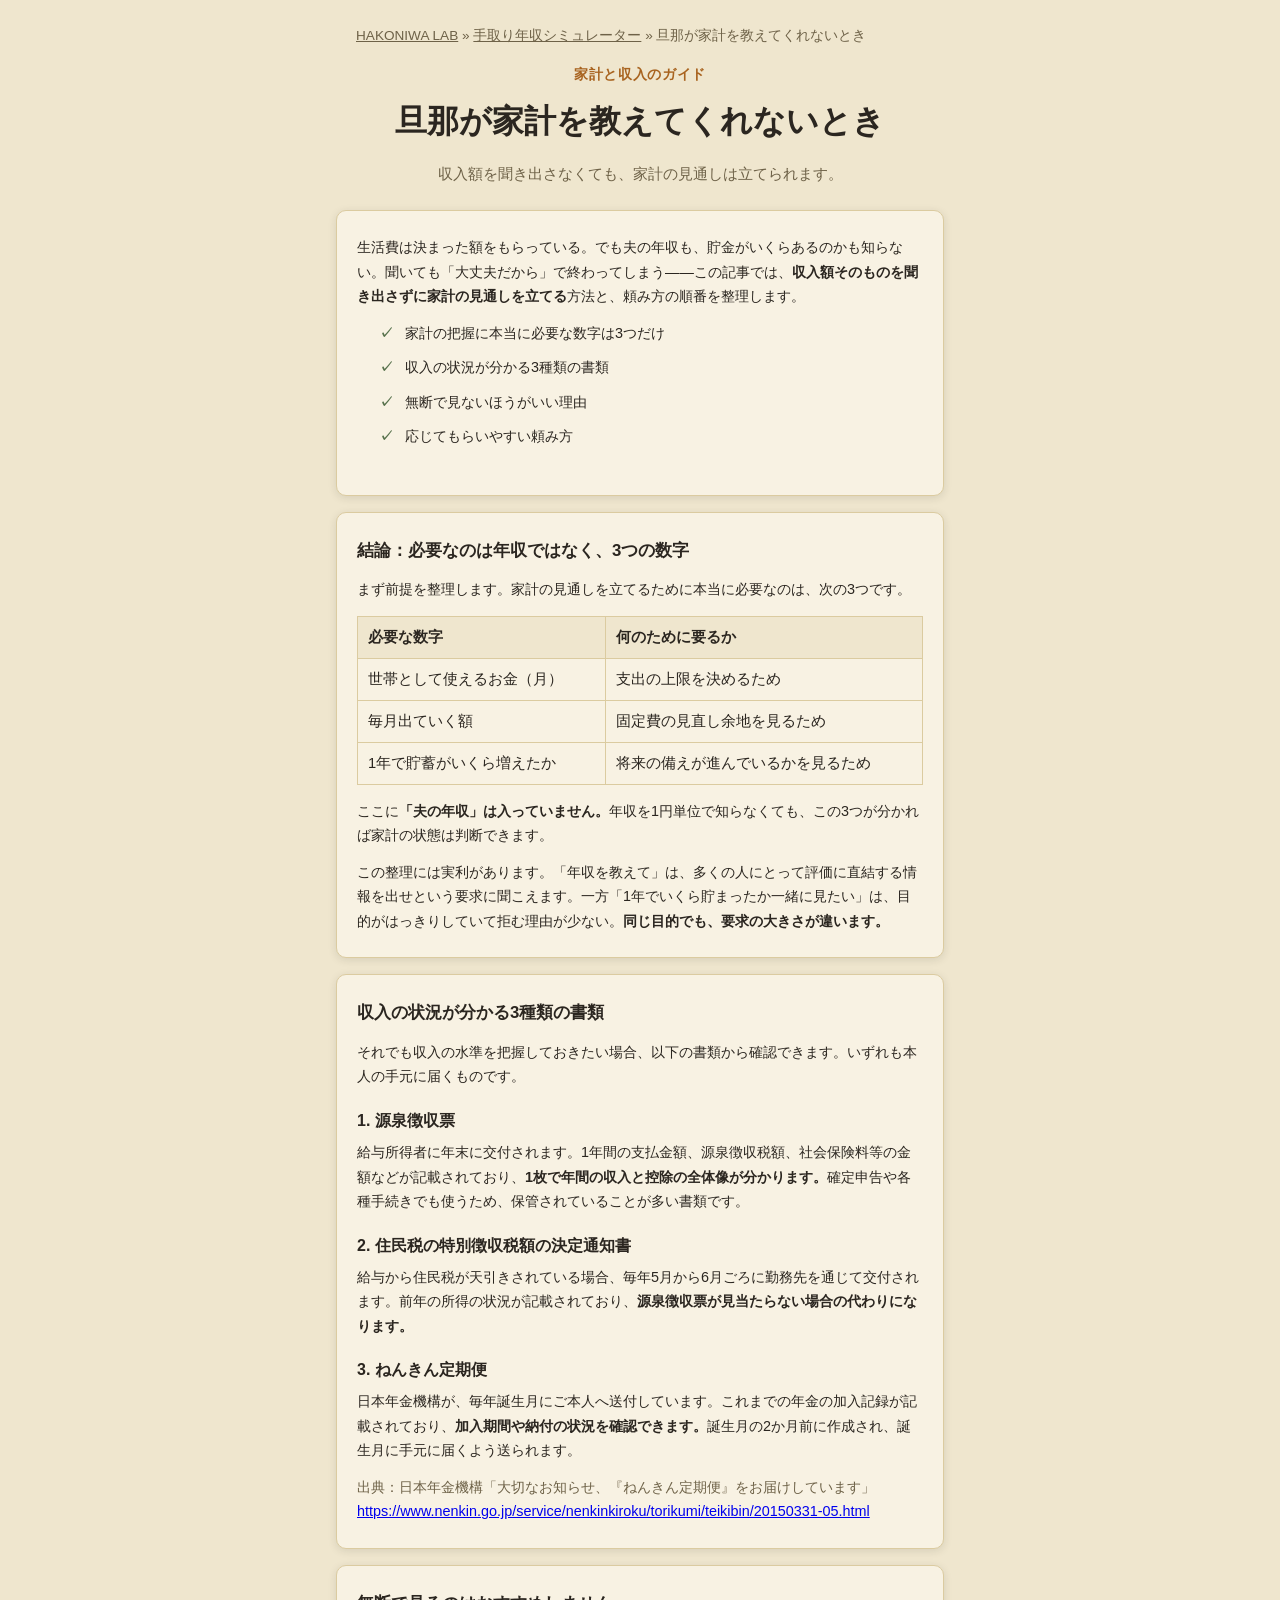
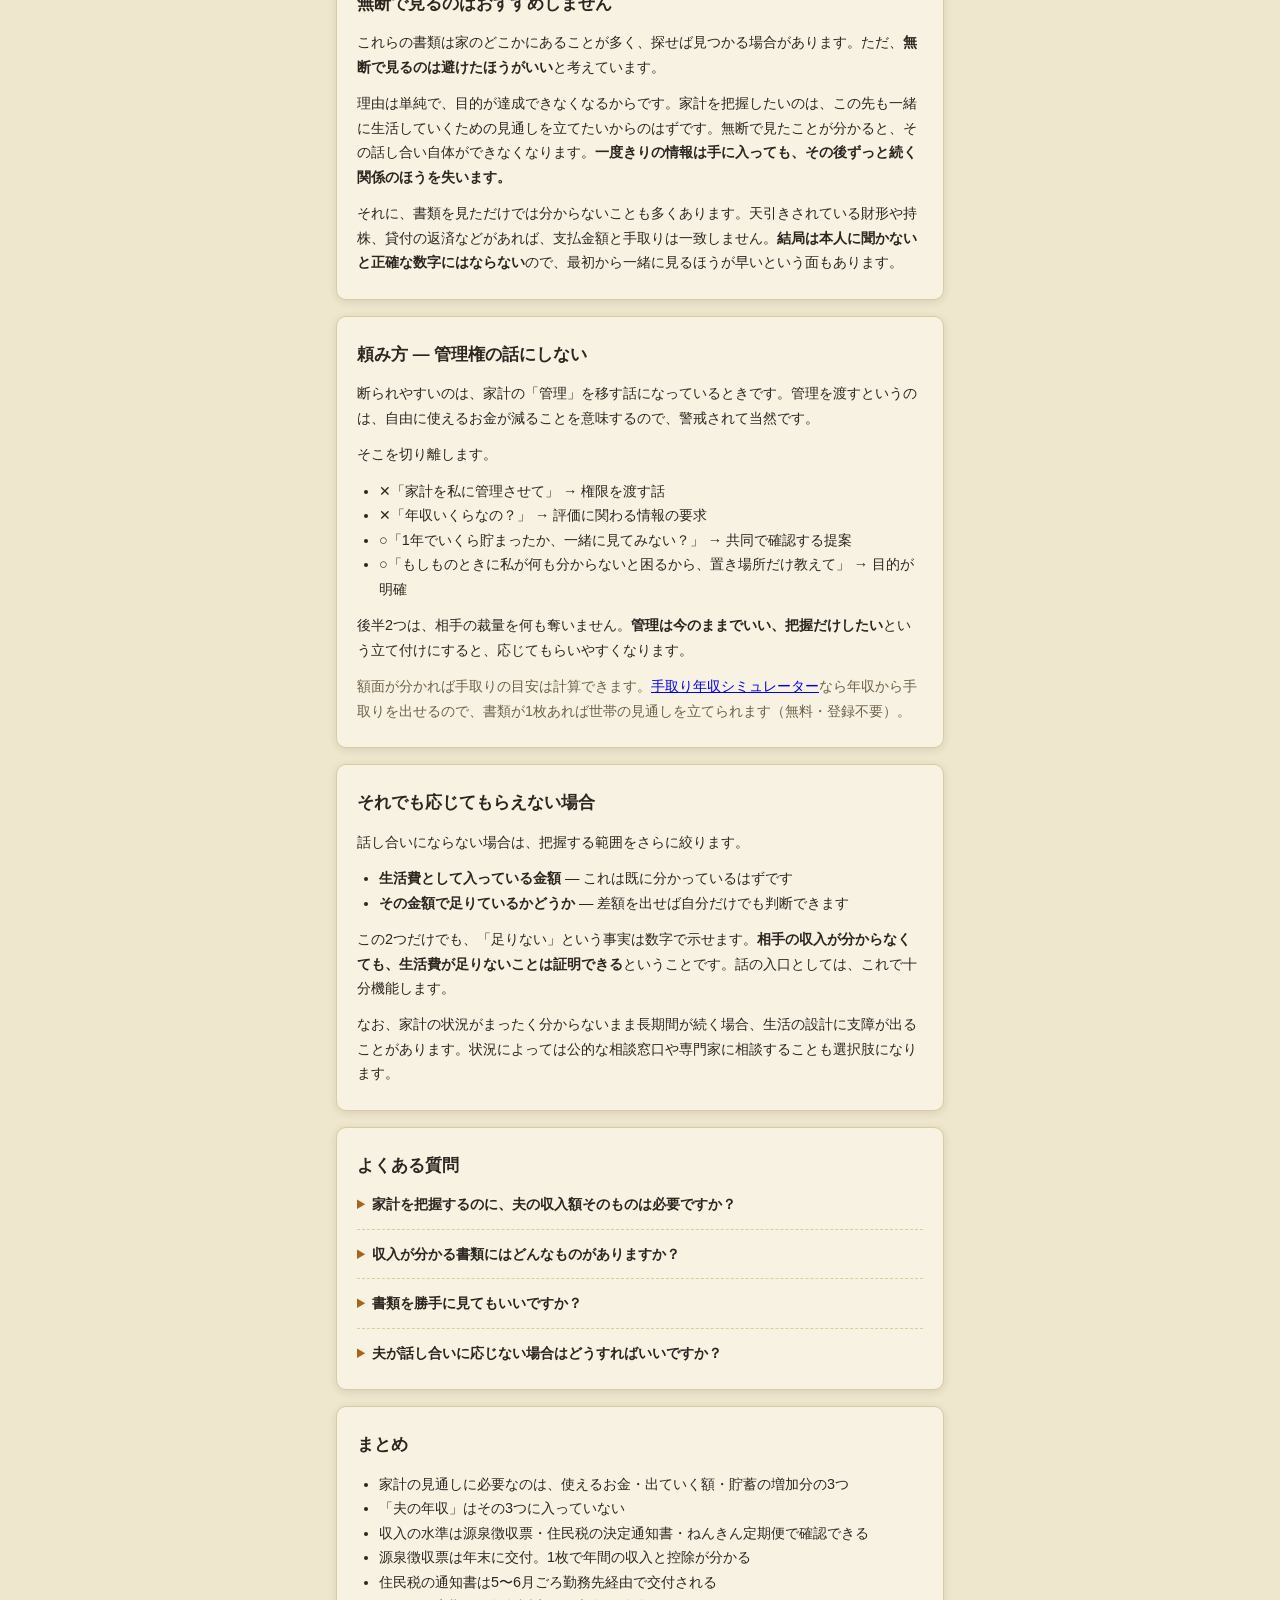
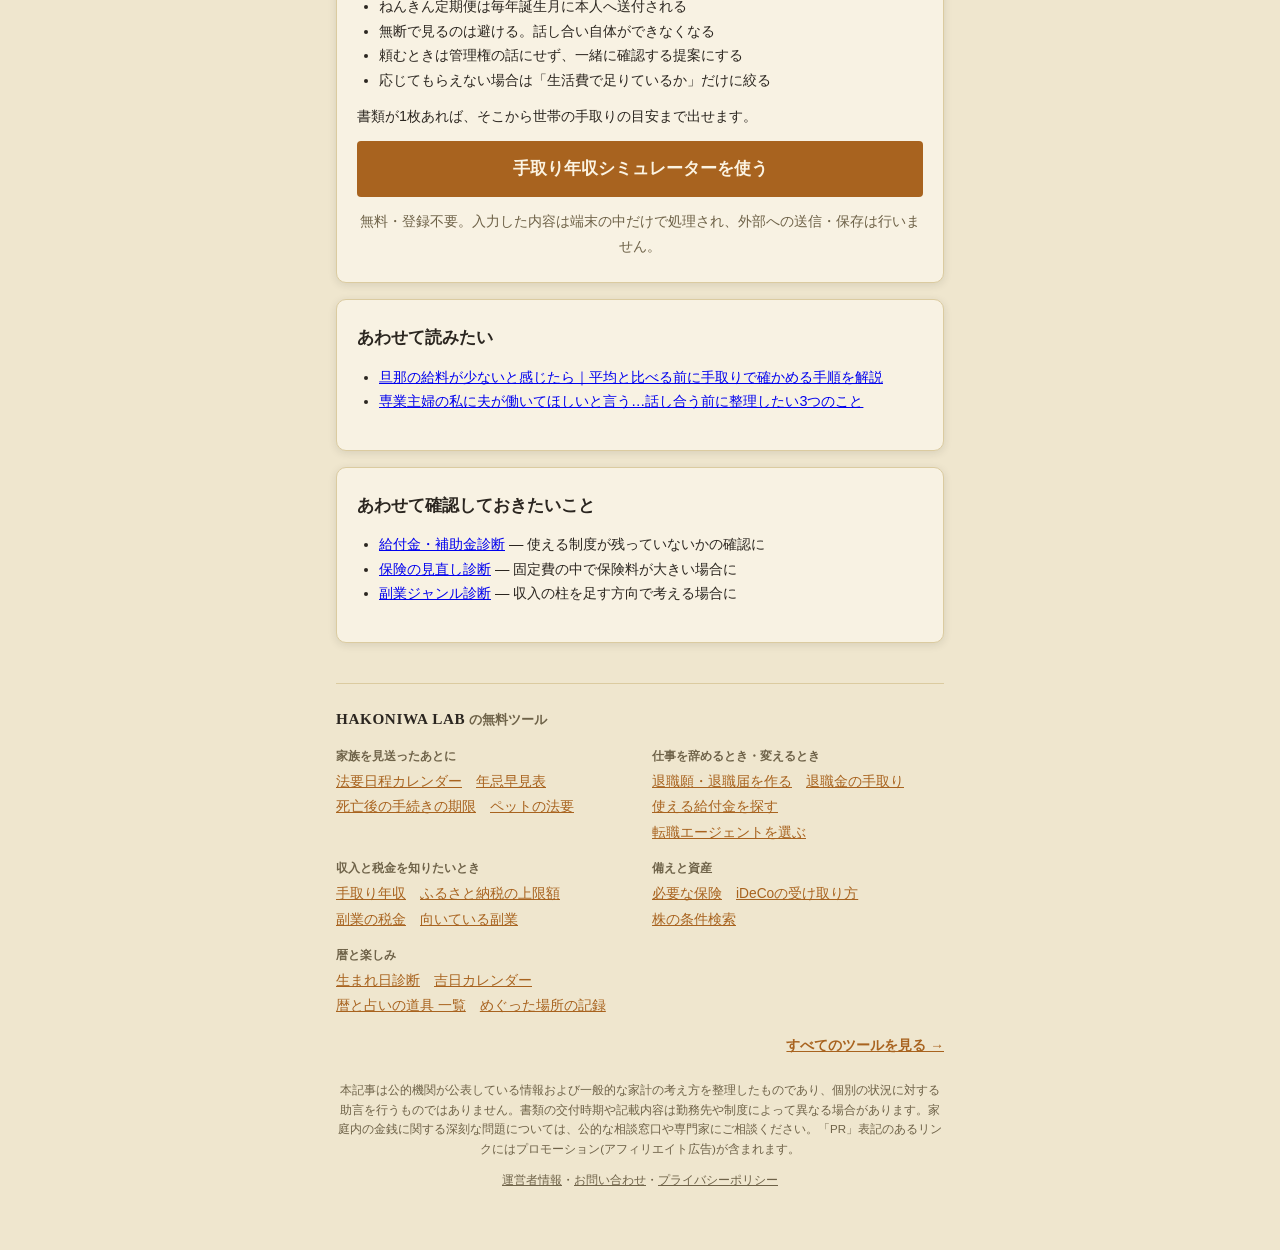
==== commit bb835527: "全ページのツール一覧に「暦と占いの道具 一覧」を追加 Co-Authored-By: Claude Opus 5.5 <noreply@anthropic.com>" ====
--- a/guide/danna-kakei-oshiete-kurenai/index.html
+++ b/guide/danna-kakei-oshiete-kurenai/index.html
@@ -242,6 +242,7 @@
         <ul class="site-nav__links">
           <li><a href="../../../birthday-fortune/">生まれ日診断</a></li>
           <li><a href="../../../birthday-fortune/calendar/">吉日カレンダー</a></li>
+          <li><a href="../../../birthday-fortune/tools/">暦と占いの道具 一覧</a></li>
           <li><a href="../../../meguri-log/">めぐった場所の記録</a></li>
         </ul>
       </div>
